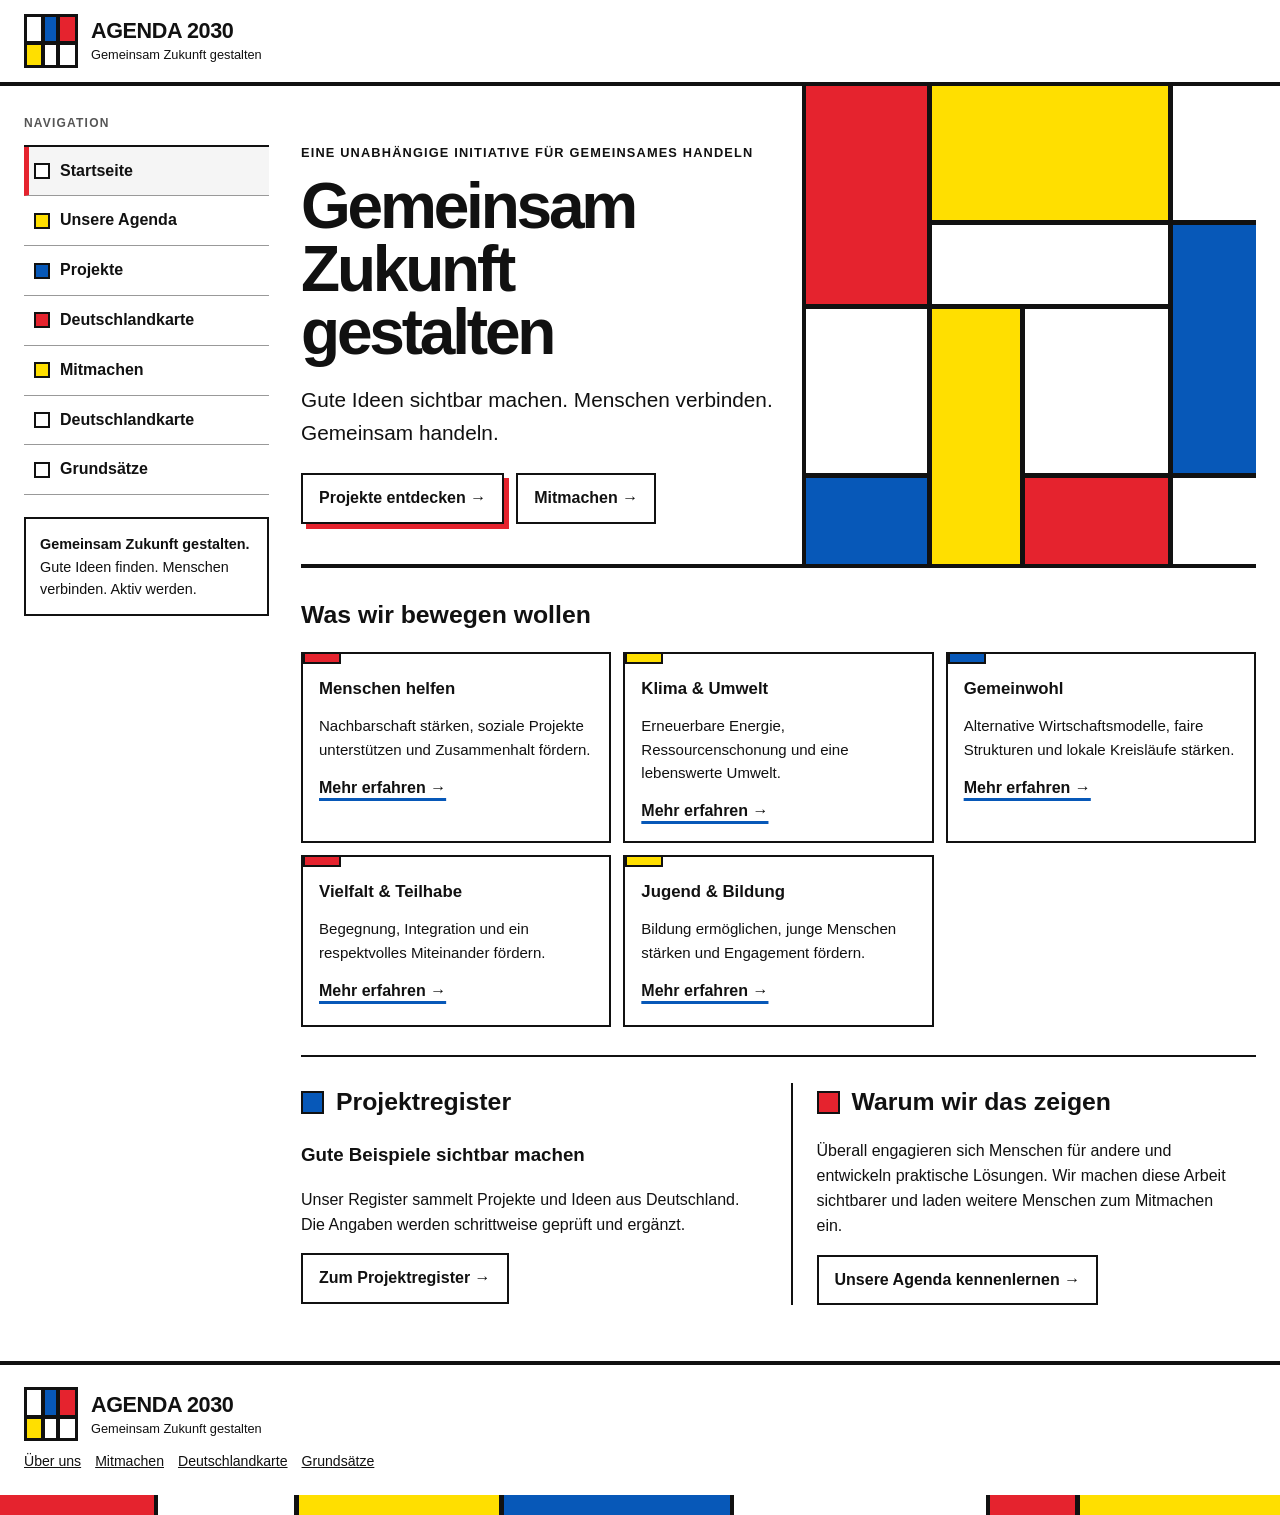
==== index.html @ 6a65381e "Add interactive Germany project map v0.6" ====
<!doctype html><html lang="de"><head><meta charset="utf-8"><meta name="viewport" content="width=device-width, initial-scale=1"><meta name="description" content="Agenda 2030 – Gemeinsam Zukunft gestalten."><title>Startseite | Agenda 2030</title><link rel="stylesheet" href="style.css"></head><body>
<header class="site-header"><div class="header-inner"><a class="brand" href="index.html"><span class="logo" aria-hidden="true"><span></span><span></span><span></span><span></span><span></span><span></span></span><span class="brand-name">AGENDA 2030<small>Gemeinsam Zukunft gestalten</small></span></a><button class="menu-toggle" type="button" aria-expanded="false" aria-controls="side-menu" onclick="const m=document.getElementById('side-menu');const o=this.getAttribute('aria-expanded')==='true';this.setAttribute('aria-expanded',String(!o));m.classList.toggle('open',!o);this.textContent=o?'☰ Menü':'✕ Schließen';">☰ Menü</button></div></header>
<div class="layout"><main><section class="hero"><div class="hero-copy"><p class="eyebrow">Eine unabhängige Initiative für gemeinsames Handeln</p><h1>Gemeinsam<br>Zukunft gestalten</h1><p class="lead">Gute Ideen sichtbar machen. Menschen verbinden. Gemeinsam handeln.</p><div class="actions"><a class="button primary" href="projekte.html">Projekte entdecken →</a><a class="button" href="mitmachen.html">Mitmachen →</a></div></div><div class="mondrian" aria-label="Asymmetrische rechteckige Farbkomposition im Mondrian-Stil"><div class="red"></div><div class="yellow"></div><div></div><div class="whitewide"></div><div class="blue"></div><div class="yellow2"></div><div></div><div class="blue2"></div><div class="red2"></div><div></div><div></div></div></section>
<section class="section"><h2 class="section-title">Was wir bewegen wollen</h2><div class="cards"><article class="card"><h3>Menschen helfen</h3><p>Nachbarschaft stärken, soziale Projekte unterstützen und Zusammenhalt fördern.</p><a class="textlink" href="projekte.html#menschen">Mehr erfahren →</a></article><article class="card"><h3>Klima &amp; Umwelt</h3><p>Erneuerbare Energie, Ressourcenschonung und eine lebenswerte Umwelt.</p><a class="textlink" href="projekte.html#klima">Mehr erfahren →</a></article><article class="card"><h3>Gemeinwohl</h3><p>Alternative Wirtschaftsmodelle, faire Strukturen und lokale Kreisläufe stärken.</p><a class="textlink" href="projekte.html#gemeinwohl">Mehr erfahren →</a></article><article class="card"><h3>Vielfalt &amp; Teilhabe</h3><p>Begegnung, Integration und ein respektvolles Miteinander fördern.</p><a class="textlink" href="projekte.html#vielfalt">Mehr erfahren →</a></article><article class="card"><h3>Jugend &amp; Bildung</h3><p>Bildung ermöglichen, junge Menschen stärken und Engagement fördern.</p><a class="textlink" href="projekte.html#bildung">Mehr erfahren →</a></article></div></section>
<section class="feature"><div><h2 class="section-title"><span class="swatch blue"></span>Projektregister</h2><h3>Gute Beispiele sichtbar machen</h3><p>Unser Register sammelt Projekte und Ideen aus Deutschland. Die Angaben werden schrittweise geprüft und ergänzt.</p><a class="button" href="PROJEKTREGISTER.md">Zum Projektregister →</a></div><div><h2 class="section-title"><span class="swatch red"></span>Warum wir das zeigen</h2><p>Überall engagieren sich Menschen für andere und entwickeln praktische Lösungen. Wir machen diese Arbeit sichtbarer und laden weitere Menschen zum Mitmachen ein.</p><a class="button" href="agenda.html">Unsere Agenda kennenlernen →</a></div></section></main><aside class="side-nav"><p class="nav-label">Navigation</p><nav id="side-menu" aria-label="Hauptnavigation"><a href="index.html" aria-current="page">Startseite</a>
<a href="agenda.html">Unsere Agenda</a>
<a href="projekte.html">Projekte</a>
<a href="karte.html">Deutschlandkarte</a>
<a href="mitmachen.html">Mitmachen</a><a href="karte.html">Deutschlandkarte</a>
<a href="grundsaetze.html">Grundsätze</a></nav><div class="side-note"><strong>Gemeinsam Zukunft gestalten.</strong><br>Gute Ideen finden. Menschen verbinden. Aktiv werden.</div></aside></div>
<footer class="site-footer"><div class="footer-inner"><div><a class="brand" href="index.html"><span class="logo" aria-hidden="true"><span></span><span></span><span></span><span></span><span></span><span></span></span><span class="brand-name">AGENDA 2030<small>Gemeinsam Zukunft gestalten</small></span></a><div class="footer-links"><a href="agenda.html">Über uns</a><a href="mitmachen.html">Mitmachen</a><a href="karte.html">Deutschlandkarte</a><a href="grundsaetze.html">Grundsätze</a></div></div></div><div class="bottom-grid"></div></footer></body></html>
---- style.css ----
:root{--red:#e5232e;--yellow:#ffdf00;--blue:#0758b8;--ink:#111;--paper:#fff;--rule:4px solid var(--ink);--max:1280px}
*{box-sizing:border-box}
html{scroll-behavior:smooth;scroll-padding-top:24px}
body{margin:0;background:#fff;color:var(--ink);font-family:Arial,Helvetica,sans-serif;line-height:1.55}
a{color:inherit}
.site-header{border-bottom:var(--rule);background:#fff}
.header-inner{max-width:var(--max);margin:auto;padding:14px 24px;display:flex;align-items:center;justify-content:space-between;gap:20px}
.brand{display:flex;align-items:center;gap:13px;text-decoration:none;min-width:0;font-weight:900;line-height:1.05;letter-spacing:-.025em}
.brand-name{font-size:1.35rem;white-space:nowrap}.brand small{display:block;font-size:.8rem;font-weight:400;letter-spacing:0;margin-top:5px}
.logo{width:54px;height:54px;border:3px solid var(--ink);display:grid;grid-template-columns:1.1fr .8fr 1.2fr;grid-template-rows:1fr .8fr;gap:4px;background:var(--ink);flex-shrink:0}
.logo span{background:#fff}.logo span:nth-child(2){background:var(--blue)}.logo span:nth-child(3){background:var(--red)}.logo span:nth-child(4){background:var(--yellow)}
.menu-toggle{display:none;border:2px solid var(--ink);background:#fff;padding:9px 12px;font:inherit;font-weight:800;cursor:pointer}
.layout{max-width:var(--max);margin:auto;padding:0 24px;display:grid;grid-template-columns:245px minmax(0,1fr);grid-template-areas:"nav main";gap:32px}
main{min-width:0;grid-area:main}.side-nav{grid-area:nav}
.hero{display:grid;grid-template-columns:minmax(0,1.05fr) minmax(260px,.95fr);min-height:370px;border-bottom:var(--rule)}
.hero-copy{padding:44px 28px 40px 0;align-self:center}
.eyebrow{font-size:.8rem;font-weight:800;text-transform:uppercase;letter-spacing:.09em}
h1{font-size:clamp(2.6rem,5vw,4.7rem);line-height:.98;letter-spacing:-.05em;margin:12px 0 20px;font-weight:900}
.lead{font-size:clamp(1.08rem,1.8vw,1.3rem);max-width:600px}
.actions{display:flex;gap:12px;flex-wrap:wrap;margin-top:24px}
.button{display:inline-block;padding:11px 16px;border:2px solid var(--ink);font-weight:800;text-decoration:none;background:#fff}
.button:hover,.button:focus-visible{background:var(--yellow)}.button.primary{box-shadow:5px 5px 0 var(--red)}
/* Uneven grid: more black lines and more white space, inspired by Mondrian's asymmetric compositions */
.mondrian{border-left:var(--rule);display:grid;grid-template-columns:1.1fr .8fr 1.3fr .75fr;grid-template-rows:1.1fr .65fr 1.35fr .7fr;gap:5px;background:var(--ink);min-height:370px}
.mondrian div{background:#fff;min-width:0;min-height:0}
.mondrian .red{background:var(--red);grid-column:1;grid-row:1/3}
.mondrian .yellow{background:var(--yellow);grid-column:2/4;grid-row:1}
.mondrian .blue{background:var(--blue);grid-column:4;grid-row:2/4}
.mondrian .yellow2{background:var(--yellow);grid-column:2;grid-row:3/5}
.mondrian .red2{background:var(--red);grid-column:3;grid-row:4}
.mondrian .blue2{background:var(--blue);grid-column:1;grid-row:4}
.mondrian .whitewide{grid-column:2/4;grid-row:2}
.side-nav{padding:28px 0 24px;align-self:start;position:sticky;top:12px}
.nav-label{font-size:.75rem;text-transform:uppercase;letter-spacing:.1em;font-weight:900;margin:0 0 12px;color:#555}
.side-nav nav{border-top:2px solid var(--ink)}
.side-nav nav a{display:flex;align-items:center;gap:10px;padding:12px 10px;text-decoration:none;border-bottom:1px solid #999;font-weight:700}
.side-nav nav a::before{content:"";width:12px;height:12px;border:2px solid var(--ink);background:#fff;flex-shrink:0}
.side-nav nav a:nth-child(2)::before{background:var(--yellow)}.side-nav nav a:nth-child(3)::before{background:var(--blue)}.side-nav nav a:nth-child(4)::before{background:var(--red)}.side-nav nav a:nth-child(5)::before{background:var(--yellow)}
.side-nav nav a:hover,.side-nav nav a[aria-current=page]{background:#f5f5f5;border-left:5px solid var(--red);padding-left:5px}
.side-note{margin-top:22px;padding:14px;border:2px solid var(--ink);font-size:.9rem}
.section{padding:28px 0;border-bottom:2px solid var(--ink)}
.section-title{display:flex;align-items:center;gap:12px;font-size:1.55rem;margin:0 0 18px}
.swatch{width:23px;height:23px;border:2px solid var(--ink);display:inline-block;flex-shrink:0}.swatch.red{background:var(--red)}.swatch.yellow{background:var(--yellow)}.swatch.blue{background:var(--blue)}
.cards{display:grid;grid-template-columns:repeat(3,minmax(0,1fr));gap:12px}
.card{border:2px solid var(--ink);padding:17px 16px;min-height:172px;background:#fff}
.card::before{content:"";display:block;width:34px;height:8px;background:var(--red);margin:-17px 0 15px -16px;border:2px solid var(--ink);border-top:0}
.card:nth-child(2)::before,.card:nth-child(5)::before{background:var(--yellow)}.card:nth-child(3)::before{background:var(--blue)}
.card h3{font-size:1.05rem;line-height:1.2;margin:0 0 9px}.card p{font-size:.94rem}
.textlink{font-weight:800;text-decoration-thickness:3px;text-decoration-color:var(--blue);text-underline-offset:5px}
.feature{display:grid;grid-template-columns:1fr 1fr;gap:24px;padding:26px 0}
.feature>div{padding-right:14px}.feature>div+div{border-left:2px solid var(--ink);padding-left:24px}
.pagehead{padding:42px 0 26px;border-bottom:var(--rule);margin-bottom:26px}
.pagehead h1{font-size:clamp(2.3rem,4vw,3.8rem);margin:10px 0 14px}
.content{max-width:850px;padding-bottom:45px}.content h2{margin-top:30px;padding-top:12px;border-top:2px solid var(--ink)}
.notice{padding:17px;border-left:8px solid var(--red);background:#f5f5f5}
.site-footer{border-top:var(--rule);margin-top:30px}
.footer-inner{max-width:var(--max);margin:auto;padding:22px 24px;display:block}
.footer-principle{display:none}
.footer-links{display:flex;gap:14px;flex-wrap:wrap;margin-top:10px;font-size:.88rem}
.bottom-grid{height:20px;background:linear-gradient(90deg,var(--red) 0 12%,var(--ink) 12% 12.35%,#fff 12.35% 23%,var(--ink) 23% 23.35%,var(--yellow) 23.35% 39%,var(--ink) 39% 39.35%,var(--blue) 39.35% 57%,var(--ink) 57% 57.35%,#fff 57.35% 77%,var(--ink) 77% 77.35%,var(--red) 77.35% 84%,var(--ink) 84% 84.35%,var(--yellow) 84.35%)}
.small{font-size:.9rem;color:#444}
@media(max-width:1000px){.layout{grid-template-columns:210px minmax(0,1fr);grid-template-areas:"nav main";gap:22px}.hero{grid-template-columns:minmax(0,1fr) minmax(220px,.8fr)}.cards{grid-template-columns:repeat(2,minmax(0,1fr))}}
@media(max-width:720px){
 .header-inner{padding:12px 16px;flex-wrap:wrap}.brand-name{font-size:1.15rem}.logo{width:46px;height:46px}
 .menu-toggle{display:block;margin-left:auto}
 .layout{display:flex;flex-direction:column;padding:0 16px;gap:0}
 .side-nav{position:static;order:-1;width:100%;padding:10px 0 0}
 .side-nav .nav-label,.side-note{display:none}
 .side-nav nav{display:none;border:2px solid var(--ink);margin-bottom:10px}
 .side-nav nav.open{display:grid;grid-template-columns:1fr 1fr}
 .side-nav nav a{padding:10px;font-size:.94rem}
 .side-nav nav a:hover,.side-nav nav a[aria-current=page]{padding-left:5px}
 .hero{grid-template-columns:1fr;min-height:0}.hero-copy{padding:32px 0}
 .mondrian{border-left:0;border-top:var(--rule);min-height:250px}
 .feature{grid-template-columns:1fr;gap:20px}.feature>div+div{border-left:0;border-top:2px solid var(--ink);padding:20px 0 0}
 .footer-inner{grid-template-columns:1fr;padding:20px 16px;gap:16px}
 .footer-principle{text-align:left;border-left:0;border-top:2px solid var(--ink);padding:16px 0 0}
}
@media(max-width:440px){.cards{grid-template-columns:1fr}.hero-copy{padding:28px 0}.actions .button{width:100%;text-align:center}h1{font-size:2.8rem}.side-nav nav.open{grid-template-columns:1fr}}
@media(prefers-reduced-motion:reduce){html{scroll-behavior:auto}}


/* Interaktive Deutschlandkarte – Leaflet */
.map-intro{max-width:850px;margin-bottom:22px}
.map-shell{border:3px solid var(--ink);background:#fff;padding:8px}
#project-map{width:100%;height:min(68vh,680px);min-height:420px;background:#e9edf0;border:1px solid #777}
.map-controls{display:flex;align-items:center;gap:12px;flex-wrap:wrap;margin:18px 0}
.map-controls label{font-weight:800}
.map-controls select,.map-controls input{font:inherit;border:2px solid var(--ink);padding:9px 10px;background:#fff;max-width:100%}
.map-status{padding:14px 16px;border-left:7px solid var(--blue);background:#f4f6f8;margin:16px 0}
.map-legend{display:flex;gap:16px;flex-wrap:wrap;font-size:.9rem;margin:12px 0}
.map-legend span{display:inline-flex;align-items:center;gap:7px}
.map-dot{display:inline-block;width:13px;height:13px;background:var(--red);border:2px solid var(--ink);border-radius:50%}
.map-popup h3{margin:0 0 6px;font-size:1.05rem}.map-popup p{margin:5px 0}
@media(max-width:760px){#project-map{height:62vh;min-height:360px}.map-shell{padding:4px}.map-controls{align-items:stretch;flex-direction:column}.map-controls select,.map-controls input{width:100%}}
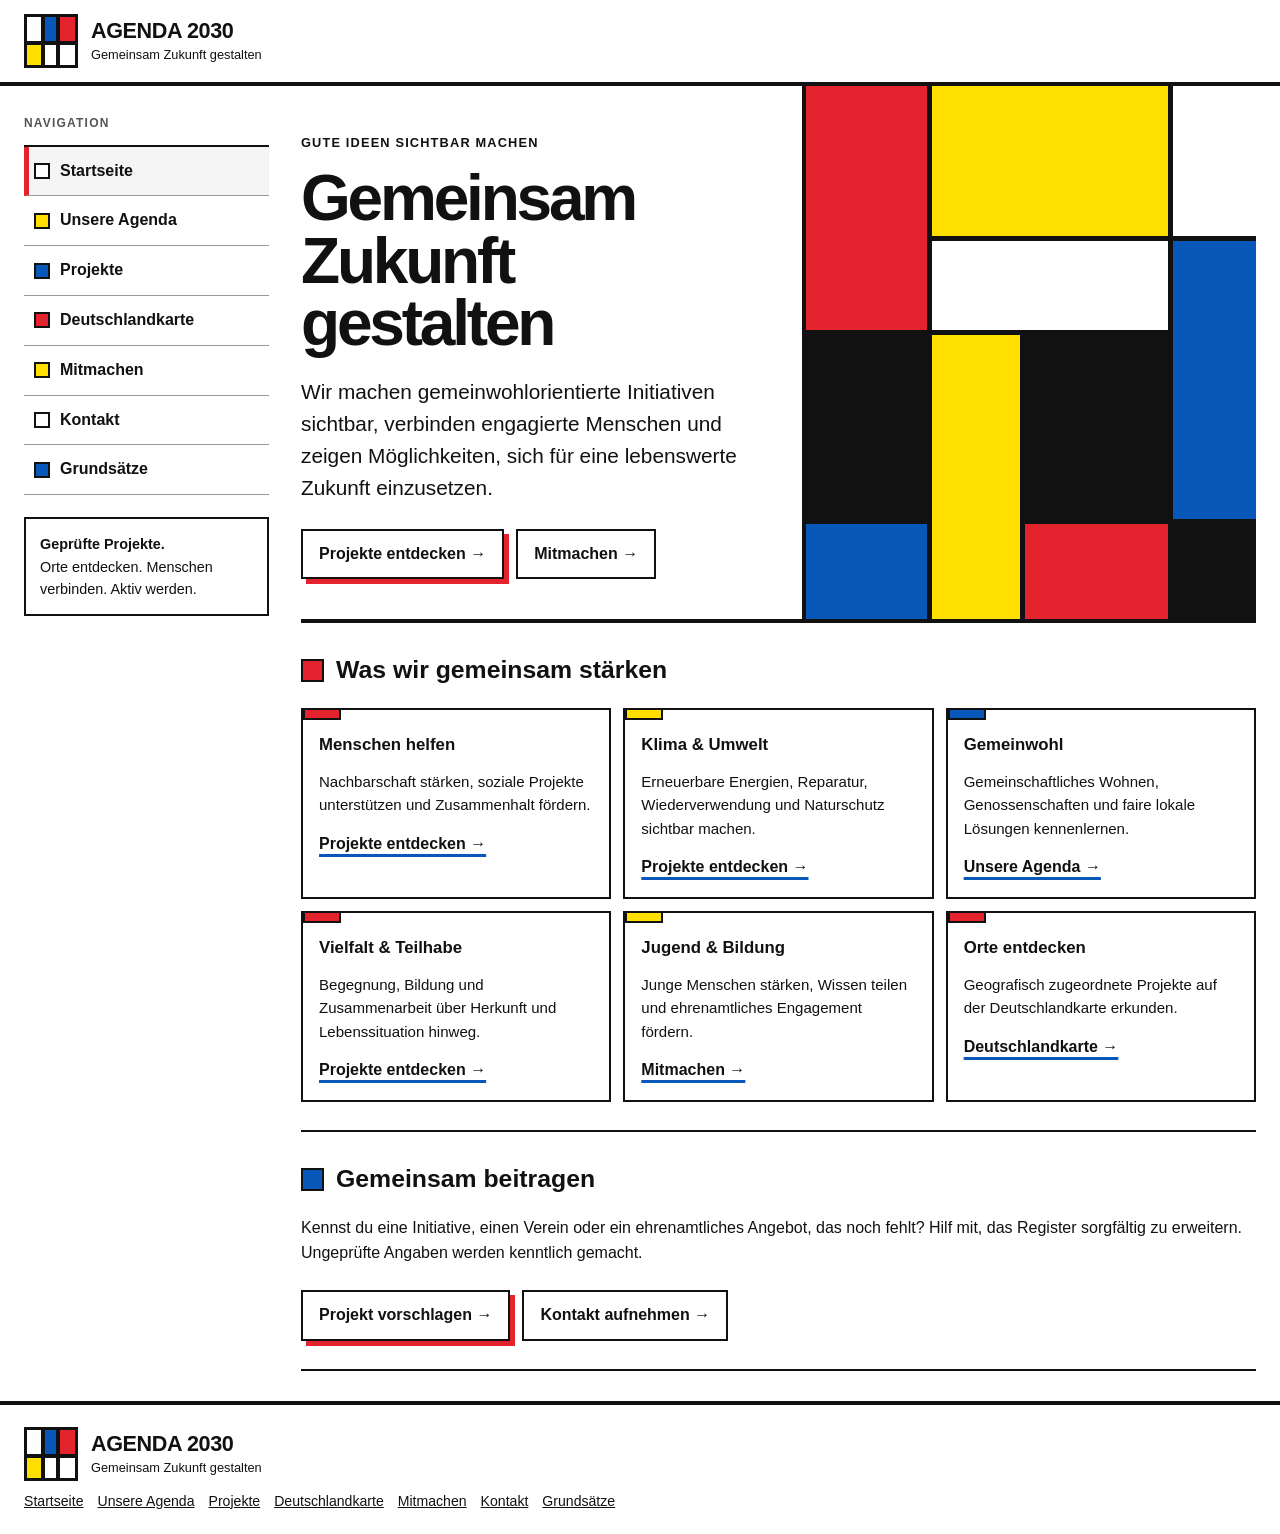
==== commit f653aa4f: "Agenda_2030_Gesamte_Website_v1.4 korrigiert" ====
--- a/index.html
+++ b/index.html
@@ -1,11 +1,8 @@
-<!doctype html><html lang="de"><head><meta charset="utf-8"><meta name="viewport" content="width=device-width, initial-scale=1"><meta name="description" content="Agenda 2030 – Gemeinsam Zukunft gestalten."><title>Startseite | Agenda 2030</title><link rel="stylesheet" href="style.css"></head><body>
+<!doctype html>
+<html lang="de"><head><meta charset="utf-8"><meta name="viewport" content="width=device-width, initial-scale=1"><meta name="description" content="Agenda 2030: gute Projekte entdecken, ehrenamtliches Engagement sichtbar machen und Menschen verbinden."><title>Agenda 2030 – Gemeinsam Zukunft gestalten</title><link rel="stylesheet" href="style.css"></head><body>
 <header class="site-header"><div class="header-inner"><a class="brand" href="index.html"><span class="logo" aria-hidden="true"><span></span><span></span><span></span><span></span><span></span><span></span></span><span class="brand-name">AGENDA 2030<small>Gemeinsam Zukunft gestalten</small></span></a><button class="menu-toggle" type="button" aria-expanded="false" aria-controls="side-menu" onclick="const m=document.getElementById('side-menu');const o=this.getAttribute('aria-expanded')==='true';this.setAttribute('aria-expanded',String(!o));m.classList.toggle('open',!o);this.textContent=o?'☰ Menü':'✕ Schließen';">☰ Menü</button></div></header>
-<div class="layout"><main><section class="hero"><div class="hero-copy"><p class="eyebrow">Eine unabhängige Initiative für gemeinsames Handeln</p><h1>Gemeinsam<br>Zukunft gestalten</h1><p class="lead">Gute Ideen sichtbar machen. Menschen verbinden. Gemeinsam handeln.</p><div class="actions"><a class="button primary" href="projekte.html">Projekte entdecken →</a><a class="button" href="mitmachen.html">Mitmachen →</a></div></div><div class="mondrian" aria-label="Asymmetrische rechteckige Farbkomposition im Mondrian-Stil"><div class="red"></div><div class="yellow"></div><div></div><div class="whitewide"></div><div class="blue"></div><div class="yellow2"></div><div></div><div class="blue2"></div><div class="red2"></div><div></div><div></div></div></section>
-<section class="section"><h2 class="section-title">Was wir bewegen wollen</h2><div class="cards"><article class="card"><h3>Menschen helfen</h3><p>Nachbarschaft stärken, soziale Projekte unterstützen und Zusammenhalt fördern.</p><a class="textlink" href="projekte.html#menschen">Mehr erfahren →</a></article><article class="card"><h3>Klima &amp; Umwelt</h3><p>Erneuerbare Energie, Ressourcenschonung und eine lebenswerte Umwelt.</p><a class="textlink" href="projekte.html#klima">Mehr erfahren →</a></article><article class="card"><h3>Gemeinwohl</h3><p>Alternative Wirtschaftsmodelle, faire Strukturen und lokale Kreisläufe stärken.</p><a class="textlink" href="projekte.html#gemeinwohl">Mehr erfahren →</a></article><article class="card"><h3>Vielfalt &amp; Teilhabe</h3><p>Begegnung, Integration und ein respektvolles Miteinander fördern.</p><a class="textlink" href="projekte.html#vielfalt">Mehr erfahren →</a></article><article class="card"><h3>Jugend &amp; Bildung</h3><p>Bildung ermöglichen, junge Menschen stärken und Engagement fördern.</p><a class="textlink" href="projekte.html#bildung">Mehr erfahren →</a></article></div></section>
-<section class="feature"><div><h2 class="section-title"><span class="swatch blue"></span>Projektregister</h2><h3>Gute Beispiele sichtbar machen</h3><p>Unser Register sammelt Projekte und Ideen aus Deutschland. Die Angaben werden schrittweise geprüft und ergänzt.</p><a class="button" href="PROJEKTREGISTER.md">Zum Projektregister →</a></div><div><h2 class="section-title"><span class="swatch red"></span>Warum wir das zeigen</h2><p>Überall engagieren sich Menschen für andere und entwickeln praktische Lösungen. Wir machen diese Arbeit sichtbarer und laden weitere Menschen zum Mitmachen ein.</p><a class="button" href="agenda.html">Unsere Agenda kennenlernen →</a></div></section></main><aside class="side-nav"><p class="nav-label">Navigation</p><nav id="side-menu" aria-label="Hauptnavigation"><a href="index.html" aria-current="page">Startseite</a>
-<a href="agenda.html">Unsere Agenda</a>
-<a href="projekte.html">Projekte</a>
-<a href="karte.html">Deutschlandkarte</a>
-<a href="mitmachen.html">Mitmachen</a><a href="karte.html">Deutschlandkarte</a>
-<a href="grundsaetze.html">Grundsätze</a></nav><div class="side-note"><strong>Gemeinsam Zukunft gestalten.</strong><br>Gute Ideen finden. Menschen verbinden. Aktiv werden.</div></aside></div>
-<footer class="site-footer"><div class="footer-inner"><div><a class="brand" href="index.html"><span class="logo" aria-hidden="true"><span></span><span></span><span></span><span></span><span></span><span></span></span><span class="brand-name">AGENDA 2030<small>Gemeinsam Zukunft gestalten</small></span></a><div class="footer-links"><a href="agenda.html">Über uns</a><a href="mitmachen.html">Mitmachen</a><a href="karte.html">Deutschlandkarte</a><a href="grundsaetze.html">Grundsätze</a></div></div></div><div class="bottom-grid"></div></footer></body></html>+<div class="layout"><aside class="side-nav"><p class="nav-label">Navigation</p><nav id="side-menu" aria-label="Hauptnavigation"><a href="index.html" aria-current="page">Startseite</a><a href="agenda.html">Unsere Agenda</a><a href="projekte.html">Projekte</a><a href="karte.html">Deutschlandkarte</a><a href="mitmachen.html">Mitmachen</a><a href="kontakt.html">Kontakt</a><a href="grundsaetze.html">Grundsätze</a></nav><div class="side-note"><strong>Geprüfte Projekte.</strong><br>Orte entdecken. Menschen verbinden. Aktiv werden.</div></aside><main>
+<section class="hero"><div class="hero-copy"><span class="eyebrow">Gute Ideen sichtbar machen</span><h1>Gemeinsam<br>Zukunft gestalten</h1><p class="lead">Wir machen gemeinwohlorientierte Initiativen sichtbar, verbinden engagierte Menschen und zeigen Möglichkeiten, sich für eine lebenswerte Zukunft einzusetzen.</p><div class="actions"><a class="button primary" href="projekte.html">Projekte entdecken →</a><a class="button" href="mitmachen.html">Mitmachen →</a></div></div><div class="mondrian" aria-hidden="true"><div class="red"></div><div class="yellow"></div><div class="blue"></div><div></div><div class="whitewide"></div><div class="yellow2"></div><div class="red2"></div><div class="blue2"></div></div></section>
+<section class="section"><h2 class="section-title"><span class="swatch red"></span>Was wir gemeinsam stärken</h2><div class="cards"><article class="card"><h3>Menschen helfen</h3><p>Nachbarschaft stärken, soziale Projekte unterstützen und Zusammenhalt fördern.</p><a class="textlink" href="projekte.html">Projekte entdecken →</a></article><article class="card"><h3>Klima & Umwelt</h3><p>Erneuerbare Energien, Reparatur, Wiederverwendung und Naturschutz sichtbar machen.</p><a class="textlink" href="projekte.html">Projekte entdecken →</a></article><article class="card"><h3>Gemeinwohl</h3><p>Gemeinschaftliches Wohnen, Genossenschaften und faire lokale Lösungen kennenlernen.</p><a class="textlink" href="agenda.html">Unsere Agenda →</a></article><article class="card"><h3>Vielfalt & Teilhabe</h3><p>Begegnung, Bildung und Zusammenarbeit über Herkunft und Lebenssituation hinweg.</p><a class="textlink" href="projekte.html">Projekte entdecken →</a></article><article class="card"><h3>Jugend & Bildung</h3><p>Junge Menschen stärken, Wissen teilen und ehrenamtliches Engagement fördern.</p><a class="textlink" href="mitmachen.html">Mitmachen →</a></article><article class="card"><h3>Orte entdecken</h3><p>Geografisch zugeordnete Projekte auf der Deutschlandkarte erkunden.</p><a class="textlink" href="karte.html">Deutschlandkarte →</a></article></div></section>
+<section class="section"><h2 class="section-title"><span class="swatch blue"></span>Gemeinsam beitragen</h2><p>Kennst du eine Initiative, einen Verein oder ein ehrenamtliches Angebot, das noch fehlt? Hilf mit, das Register sorgfältig zu erweitern. Ungeprüfte Angaben werden kenntlich gemacht.</p><div class="actions"><a class="button primary" href="mitmachen.html">Projekt vorschlagen →</a><a class="button" href="kontakt.html">Kontakt aufnehmen →</a></div></section>
+</main></div><footer class="site-footer"><div class="footer-inner"><a class="brand" href="index.html"><span class="logo" aria-hidden="true"><span></span><span></span><span></span><span></span><span></span><span></span></span><span class="brand-name">AGENDA 2030<small>Gemeinsam Zukunft gestalten</small></span></a><div class="footer-links"><a href="index.html">Startseite</a><a href="agenda.html">Unsere Agenda</a><a href="projekte.html">Projekte</a><a href="karte.html">Deutschlandkarte</a><a href="mitmachen.html">Mitmachen</a><a href="kontakt.html">Kontakt</a><a href="grundsaetze.html">Grundsätze</a></div></div></footer></body></html>
--- a/style.css
+++ b/style.css
@@ -35,7 +35,7 @@
 .side-nav nav{border-top:2px solid var(--ink)}
 .side-nav nav a{display:flex;align-items:center;gap:10px;padding:12px 10px;text-decoration:none;border-bottom:1px solid #999;font-weight:700}
 .side-nav nav a::before{content:"";width:12px;height:12px;border:2px solid var(--ink);background:#fff;flex-shrink:0}
-.side-nav nav a:nth-child(2)::before{background:var(--yellow)}.side-nav nav a:nth-child(3)::before{background:var(--blue)}.side-nav nav a:nth-child(4)::before{background:var(--red)}.side-nav nav a:nth-child(5)::before{background:var(--yellow)}
+.side-nav nav a:nth-child(2)::before{background:var(--yellow)}.side-nav nav a:nth-child(3)::before{background:var(--blue)}.side-nav nav a:nth-child(4)::before{background:var(--red)}.side-nav nav a:nth-child(5)::before{background:var(--yellow)}.side-nav nav a:nth-child(6)::before{background:#fff}.side-nav nav a:nth-child(7)::before{background:var(--blue)}
 .side-nav nav a:hover,.side-nav nav a[aria-current=page]{background:#f5f5f5;border-left:5px solid var(--red);padding-left:5px}
 .side-note{margin-top:22px;padding:14px;border:2px solid var(--ink);font-size:.9rem}
 .section{padding:28px 0;border-bottom:2px solid var(--ink)}
@@ -93,3 +93,6 @@
 .map-dot{display:inline-block;width:13px;height:13px;background:var(--red);border:2px solid var(--ink);border-radius:50%}
 .map-popup h3{margin:0 0 6px;font-size:1.05rem}.map-popup p{margin:5px 0}
 @media(max-width:760px){#project-map{height:62vh;min-height:360px}.map-shell{padding:4px}.map-controls{align-items:stretch;flex-direction:column}.map-controls select,.map-controls input{width:100%}}
+
+/* Projektregister-Suchergebnisse der Deutschlandkarte v0.7 */
+.project-results{display:grid;grid-template-columns:repeat(2,minmax(0,1fr));gap:12px;margin:18px 0 38px}.project-result{border:2px solid var(--ink);padding:15px;min-width:0;background:#fff}.project-result h3{font-size:1.05rem;line-height:1.25;margin:8px 0}.project-result p{margin:8px 0}.result-top{display:flex;justify-content:space-between;gap:8px;flex-wrap:wrap;font-size:.78rem;font-weight:800}.result-id{background:var(--yellow);padding:2px 6px;border:1px solid var(--ink)}.result-status{padding:2px 6px;border:1px solid #777}.result-category{font-weight:800;color:#0758b8}.map-controls{display:grid;grid-template-columns:1fr 2fr;gap:8px 12px;align-items:center;margin:18px 0}.map-controls label{font-weight:800}.map-controls select,.map-controls input{min-width:0;width:100%;padding:11px;border:2px solid var(--ink);border-radius:0;background:#fff;font:inherit}.map-shell{border:3px solid var(--ink)}#project-map{height:520px;min-height:340px}.map-status{border-left:7px solid var(--blue);padding:12px 15px;background:#f4f4f4;margin:14px 0}.map-legend{margin:12px 0}.map-dot{display:inline-block;width:12px;height:12px;border-radius:50%;background:var(--red);border:2px solid var(--ink);margin-right:6px}.map-popup{max-width:260px}.map-popup h3{margin:0 0 8px}.map-popup p{margin:6px 0}@media(max-width:650px){.project-results{grid-template-columns:1fr}.map-controls{grid-template-columns:1fr;gap:6px}#project-map{height:420px}}
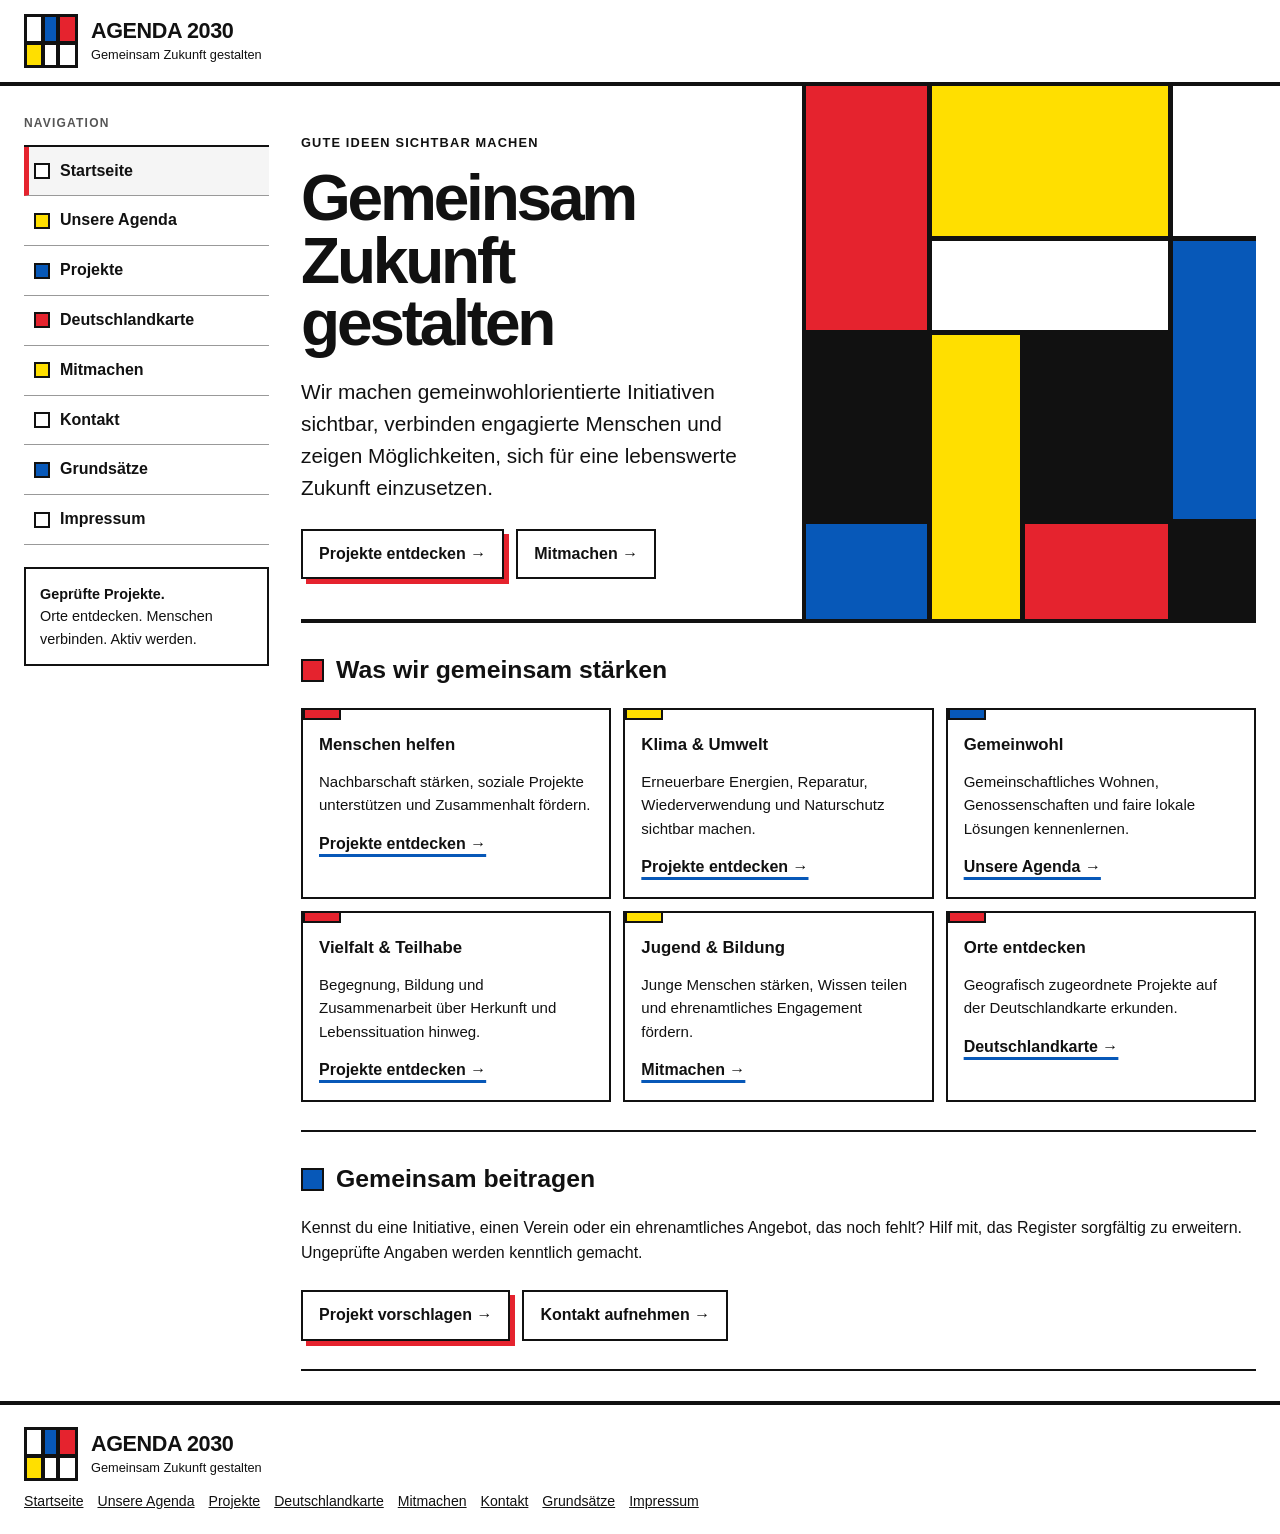
==== commit 52954545: "Agenda_2030_Gesamte_Website_v1.5" ====
--- a/index.html
+++ b/index.html
@@ -1,8 +1,8 @@
 <!doctype html>
 <html lang="de"><head><meta charset="utf-8"><meta name="viewport" content="width=device-width, initial-scale=1"><meta name="description" content="Agenda 2030: gute Projekte entdecken, ehrenamtliches Engagement sichtbar machen und Menschen verbinden."><title>Agenda 2030 – Gemeinsam Zukunft gestalten</title><link rel="stylesheet" href="style.css"></head><body>
 <header class="site-header"><div class="header-inner"><a class="brand" href="index.html"><span class="logo" aria-hidden="true"><span></span><span></span><span></span><span></span><span></span><span></span></span><span class="brand-name">AGENDA 2030<small>Gemeinsam Zukunft gestalten</small></span></a><button class="menu-toggle" type="button" aria-expanded="false" aria-controls="side-menu" onclick="const m=document.getElementById('side-menu');const o=this.getAttribute('aria-expanded')==='true';this.setAttribute('aria-expanded',String(!o));m.classList.toggle('open',!o);this.textContent=o?'☰ Menü':'✕ Schließen';">☰ Menü</button></div></header>
-<div class="layout"><aside class="side-nav"><p class="nav-label">Navigation</p><nav id="side-menu" aria-label="Hauptnavigation"><a href="index.html" aria-current="page">Startseite</a><a href="agenda.html">Unsere Agenda</a><a href="projekte.html">Projekte</a><a href="karte.html">Deutschlandkarte</a><a href="mitmachen.html">Mitmachen</a><a href="kontakt.html">Kontakt</a><a href="grundsaetze.html">Grundsätze</a></nav><div class="side-note"><strong>Geprüfte Projekte.</strong><br>Orte entdecken. Menschen verbinden. Aktiv werden.</div></aside><main>
+<div class="layout"><aside class="side-nav"><p class="nav-label">Navigation</p><nav id="side-menu" aria-label="Hauptnavigation"><a href="index.html" aria-current="page">Startseite</a><a href="agenda.html">Unsere Agenda</a><a href="projekte.html">Projekte</a><a href="karte.html">Deutschlandkarte</a><a href="mitmachen.html">Mitmachen</a><a href="kontakt.html">Kontakt</a><a href="grundsaetze.html">Grundsätze</a><a href="impressum.html">Impressum</a></nav><div class="side-note"><strong>Geprüfte Projekte.</strong><br>Orte entdecken. Menschen verbinden. Aktiv werden.</div></aside><main>
 <section class="hero"><div class="hero-copy"><span class="eyebrow">Gute Ideen sichtbar machen</span><h1>Gemeinsam<br>Zukunft gestalten</h1><p class="lead">Wir machen gemeinwohlorientierte Initiativen sichtbar, verbinden engagierte Menschen und zeigen Möglichkeiten, sich für eine lebenswerte Zukunft einzusetzen.</p><div class="actions"><a class="button primary" href="projekte.html">Projekte entdecken →</a><a class="button" href="mitmachen.html">Mitmachen →</a></div></div><div class="mondrian" aria-hidden="true"><div class="red"></div><div class="yellow"></div><div class="blue"></div><div></div><div class="whitewide"></div><div class="yellow2"></div><div class="red2"></div><div class="blue2"></div></div></section>
 <section class="section"><h2 class="section-title"><span class="swatch red"></span>Was wir gemeinsam stärken</h2><div class="cards"><article class="card"><h3>Menschen helfen</h3><p>Nachbarschaft stärken, soziale Projekte unterstützen und Zusammenhalt fördern.</p><a class="textlink" href="projekte.html">Projekte entdecken →</a></article><article class="card"><h3>Klima & Umwelt</h3><p>Erneuerbare Energien, Reparatur, Wiederverwendung und Naturschutz sichtbar machen.</p><a class="textlink" href="projekte.html">Projekte entdecken →</a></article><article class="card"><h3>Gemeinwohl</h3><p>Gemeinschaftliches Wohnen, Genossenschaften und faire lokale Lösungen kennenlernen.</p><a class="textlink" href="agenda.html">Unsere Agenda →</a></article><article class="card"><h3>Vielfalt & Teilhabe</h3><p>Begegnung, Bildung und Zusammenarbeit über Herkunft und Lebenssituation hinweg.</p><a class="textlink" href="projekte.html">Projekte entdecken →</a></article><article class="card"><h3>Jugend & Bildung</h3><p>Junge Menschen stärken, Wissen teilen und ehrenamtliches Engagement fördern.</p><a class="textlink" href="mitmachen.html">Mitmachen →</a></article><article class="card"><h3>Orte entdecken</h3><p>Geografisch zugeordnete Projekte auf der Deutschlandkarte erkunden.</p><a class="textlink" href="karte.html">Deutschlandkarte →</a></article></div></section>
 <section class="section"><h2 class="section-title"><span class="swatch blue"></span>Gemeinsam beitragen</h2><p>Kennst du eine Initiative, einen Verein oder ein ehrenamtliches Angebot, das noch fehlt? Hilf mit, das Register sorgfältig zu erweitern. Ungeprüfte Angaben werden kenntlich gemacht.</p><div class="actions"><a class="button primary" href="mitmachen.html">Projekt vorschlagen →</a><a class="button" href="kontakt.html">Kontakt aufnehmen →</a></div></section>
-</main></div><footer class="site-footer"><div class="footer-inner"><a class="brand" href="index.html"><span class="logo" aria-hidden="true"><span></span><span></span><span></span><span></span><span></span><span></span></span><span class="brand-name">AGENDA 2030<small>Gemeinsam Zukunft gestalten</small></span></a><div class="footer-links"><a href="index.html">Startseite</a><a href="agenda.html">Unsere Agenda</a><a href="projekte.html">Projekte</a><a href="karte.html">Deutschlandkarte</a><a href="mitmachen.html">Mitmachen</a><a href="kontakt.html">Kontakt</a><a href="grundsaetze.html">Grundsätze</a></div></div></footer></body></html>+</main></div><footer class="site-footer"><div class="footer-inner"><a class="brand" href="index.html"><span class="logo" aria-hidden="true"><span></span><span></span><span></span><span></span><span></span><span></span></span><span class="brand-name">AGENDA 2030<small>Gemeinsam Zukunft gestalten</small></span></a><div class="footer-links"><a href="index.html">Startseite</a><a href="agenda.html">Unsere Agenda</a><a href="projekte.html">Projekte</a><a href="karte.html">Deutschlandkarte</a><a href="mitmachen.html">Mitmachen</a><a href="kontakt.html">Kontakt</a><a href="grundsaetze.html">Grundsätze</a><a href="impressum.html">Impressum</a></div></div></footer></body></html>
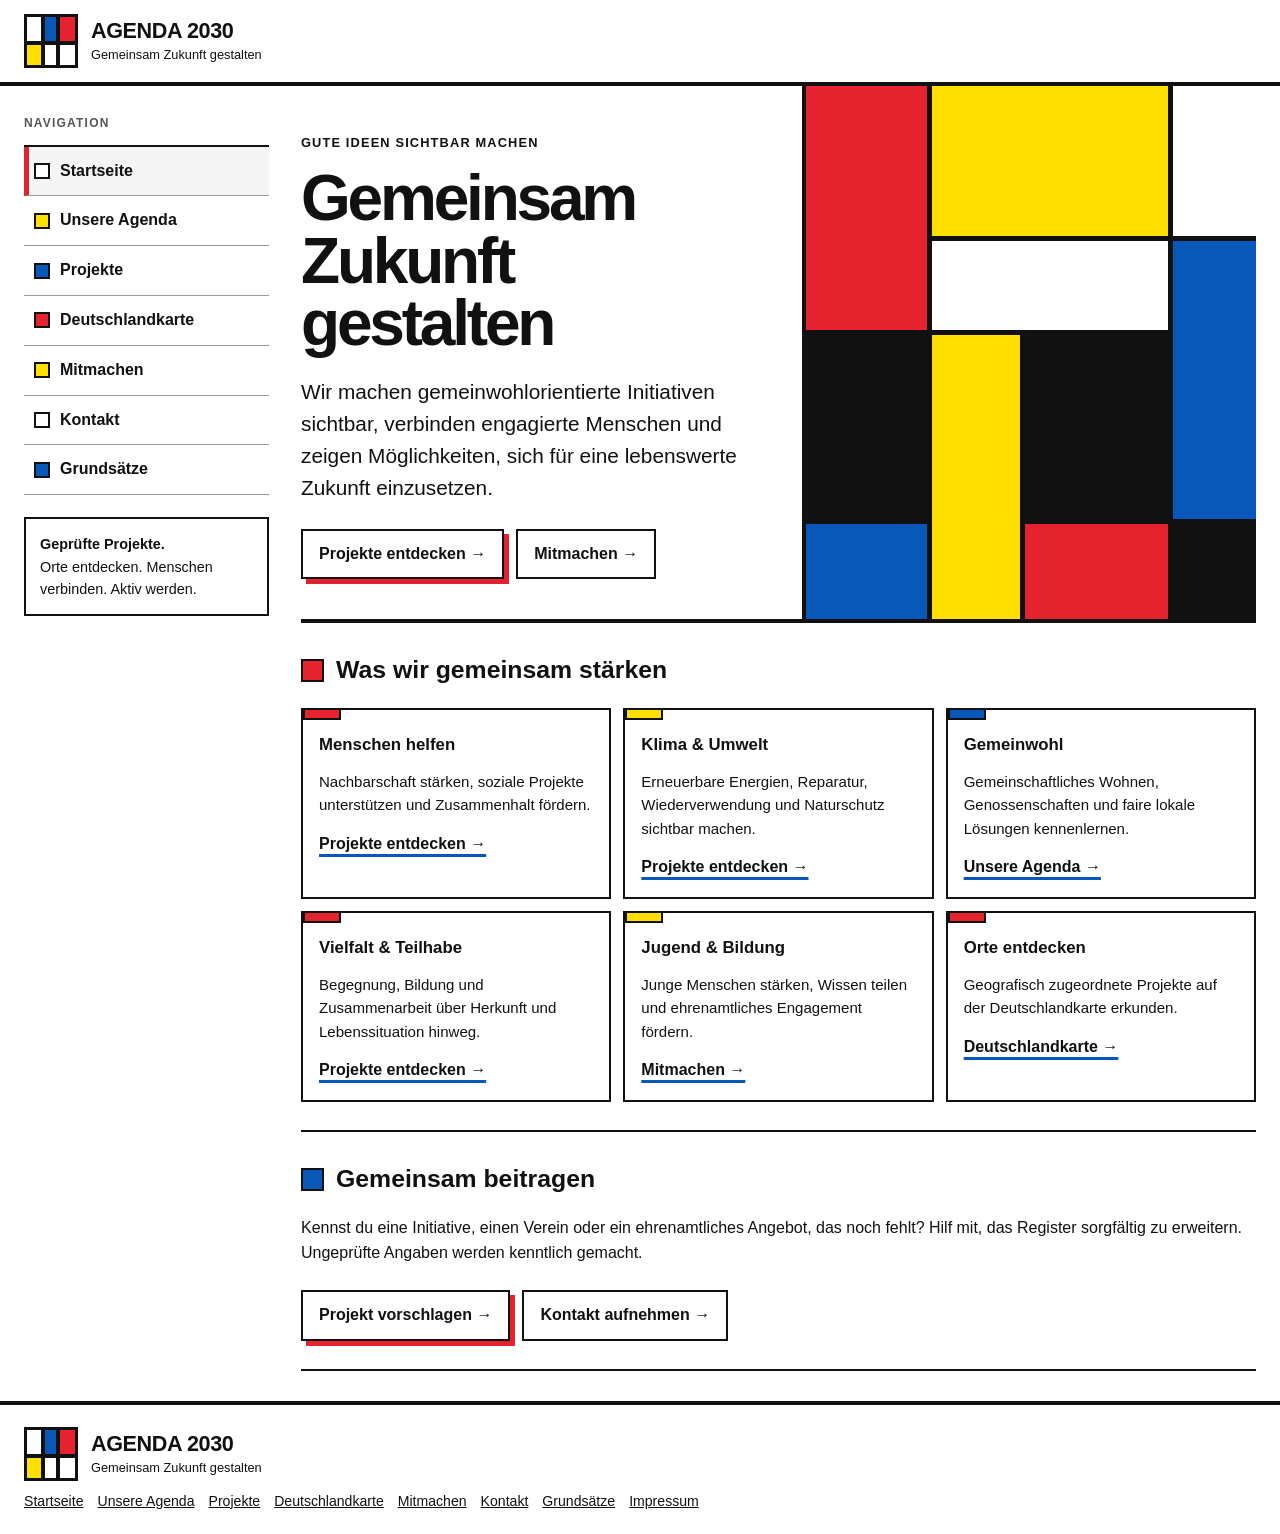
==== commit 58b2c89f: "Agenda_2030_Gesamte_Website_v1.5.1" ====
--- a/index.html
+++ b/index.html
@@ -1,7 +1,7 @@
 <!doctype html>
 <html lang="de"><head><meta charset="utf-8"><meta name="viewport" content="width=device-width, initial-scale=1"><meta name="description" content="Agenda 2030: gute Projekte entdecken, ehrenamtliches Engagement sichtbar machen und Menschen verbinden."><title>Agenda 2030 – Gemeinsam Zukunft gestalten</title><link rel="stylesheet" href="style.css"></head><body>
 <header class="site-header"><div class="header-inner"><a class="brand" href="index.html"><span class="logo" aria-hidden="true"><span></span><span></span><span></span><span></span><span></span><span></span></span><span class="brand-name">AGENDA 2030<small>Gemeinsam Zukunft gestalten</small></span></a><button class="menu-toggle" type="button" aria-expanded="false" aria-controls="side-menu" onclick="const m=document.getElementById('side-menu');const o=this.getAttribute('aria-expanded')==='true';this.setAttribute('aria-expanded',String(!o));m.classList.toggle('open',!o);this.textContent=o?'☰ Menü':'✕ Schließen';">☰ Menü</button></div></header>
-<div class="layout"><aside class="side-nav"><p class="nav-label">Navigation</p><nav id="side-menu" aria-label="Hauptnavigation"><a href="index.html" aria-current="page">Startseite</a><a href="agenda.html">Unsere Agenda</a><a href="projekte.html">Projekte</a><a href="karte.html">Deutschlandkarte</a><a href="mitmachen.html">Mitmachen</a><a href="kontakt.html">Kontakt</a><a href="grundsaetze.html">Grundsätze</a><a href="impressum.html">Impressum</a></nav><div class="side-note"><strong>Geprüfte Projekte.</strong><br>Orte entdecken. Menschen verbinden. Aktiv werden.</div></aside><main>
+<div class="layout"><aside class="side-nav"><p class="nav-label">Navigation</p><nav id="side-menu" aria-label="Hauptnavigation"><a href="index.html" aria-current="page">Startseite</a><a href="agenda.html">Unsere Agenda</a><a href="projekte.html">Projekte</a><a href="karte.html">Deutschlandkarte</a><a href="mitmachen.html">Mitmachen</a><a href="kontakt.html">Kontakt</a><a href="grundsaetze.html">Grundsätze</a></nav><div class="side-note"><strong>Geprüfte Projekte.</strong><br>Orte entdecken. Menschen verbinden. Aktiv werden.</div></aside><main>
 <section class="hero"><div class="hero-copy"><span class="eyebrow">Gute Ideen sichtbar machen</span><h1>Gemeinsam<br>Zukunft gestalten</h1><p class="lead">Wir machen gemeinwohlorientierte Initiativen sichtbar, verbinden engagierte Menschen und zeigen Möglichkeiten, sich für eine lebenswerte Zukunft einzusetzen.</p><div class="actions"><a class="button primary" href="projekte.html">Projekte entdecken →</a><a class="button" href="mitmachen.html">Mitmachen →</a></div></div><div class="mondrian" aria-hidden="true"><div class="red"></div><div class="yellow"></div><div class="blue"></div><div></div><div class="whitewide"></div><div class="yellow2"></div><div class="red2"></div><div class="blue2"></div></div></section>
 <section class="section"><h2 class="section-title"><span class="swatch red"></span>Was wir gemeinsam stärken</h2><div class="cards"><article class="card"><h3>Menschen helfen</h3><p>Nachbarschaft stärken, soziale Projekte unterstützen und Zusammenhalt fördern.</p><a class="textlink" href="projekte.html">Projekte entdecken →</a></article><article class="card"><h3>Klima & Umwelt</h3><p>Erneuerbare Energien, Reparatur, Wiederverwendung und Naturschutz sichtbar machen.</p><a class="textlink" href="projekte.html">Projekte entdecken →</a></article><article class="card"><h3>Gemeinwohl</h3><p>Gemeinschaftliches Wohnen, Genossenschaften und faire lokale Lösungen kennenlernen.</p><a class="textlink" href="agenda.html">Unsere Agenda →</a></article><article class="card"><h3>Vielfalt & Teilhabe</h3><p>Begegnung, Bildung und Zusammenarbeit über Herkunft und Lebenssituation hinweg.</p><a class="textlink" href="projekte.html">Projekte entdecken →</a></article><article class="card"><h3>Jugend & Bildung</h3><p>Junge Menschen stärken, Wissen teilen und ehrenamtliches Engagement fördern.</p><a class="textlink" href="mitmachen.html">Mitmachen →</a></article><article class="card"><h3>Orte entdecken</h3><p>Geografisch zugeordnete Projekte auf der Deutschlandkarte erkunden.</p><a class="textlink" href="karte.html">Deutschlandkarte →</a></article></div></section>
 <section class="section"><h2 class="section-title"><span class="swatch blue"></span>Gemeinsam beitragen</h2><p>Kennst du eine Initiative, einen Verein oder ein ehrenamtliches Angebot, das noch fehlt? Hilf mit, das Register sorgfältig zu erweitern. Ungeprüfte Angaben werden kenntlich gemacht.</p><div class="actions"><a class="button primary" href="mitmachen.html">Projekt vorschlagen →</a><a class="button" href="kontakt.html">Kontakt aufnehmen →</a></div></section>
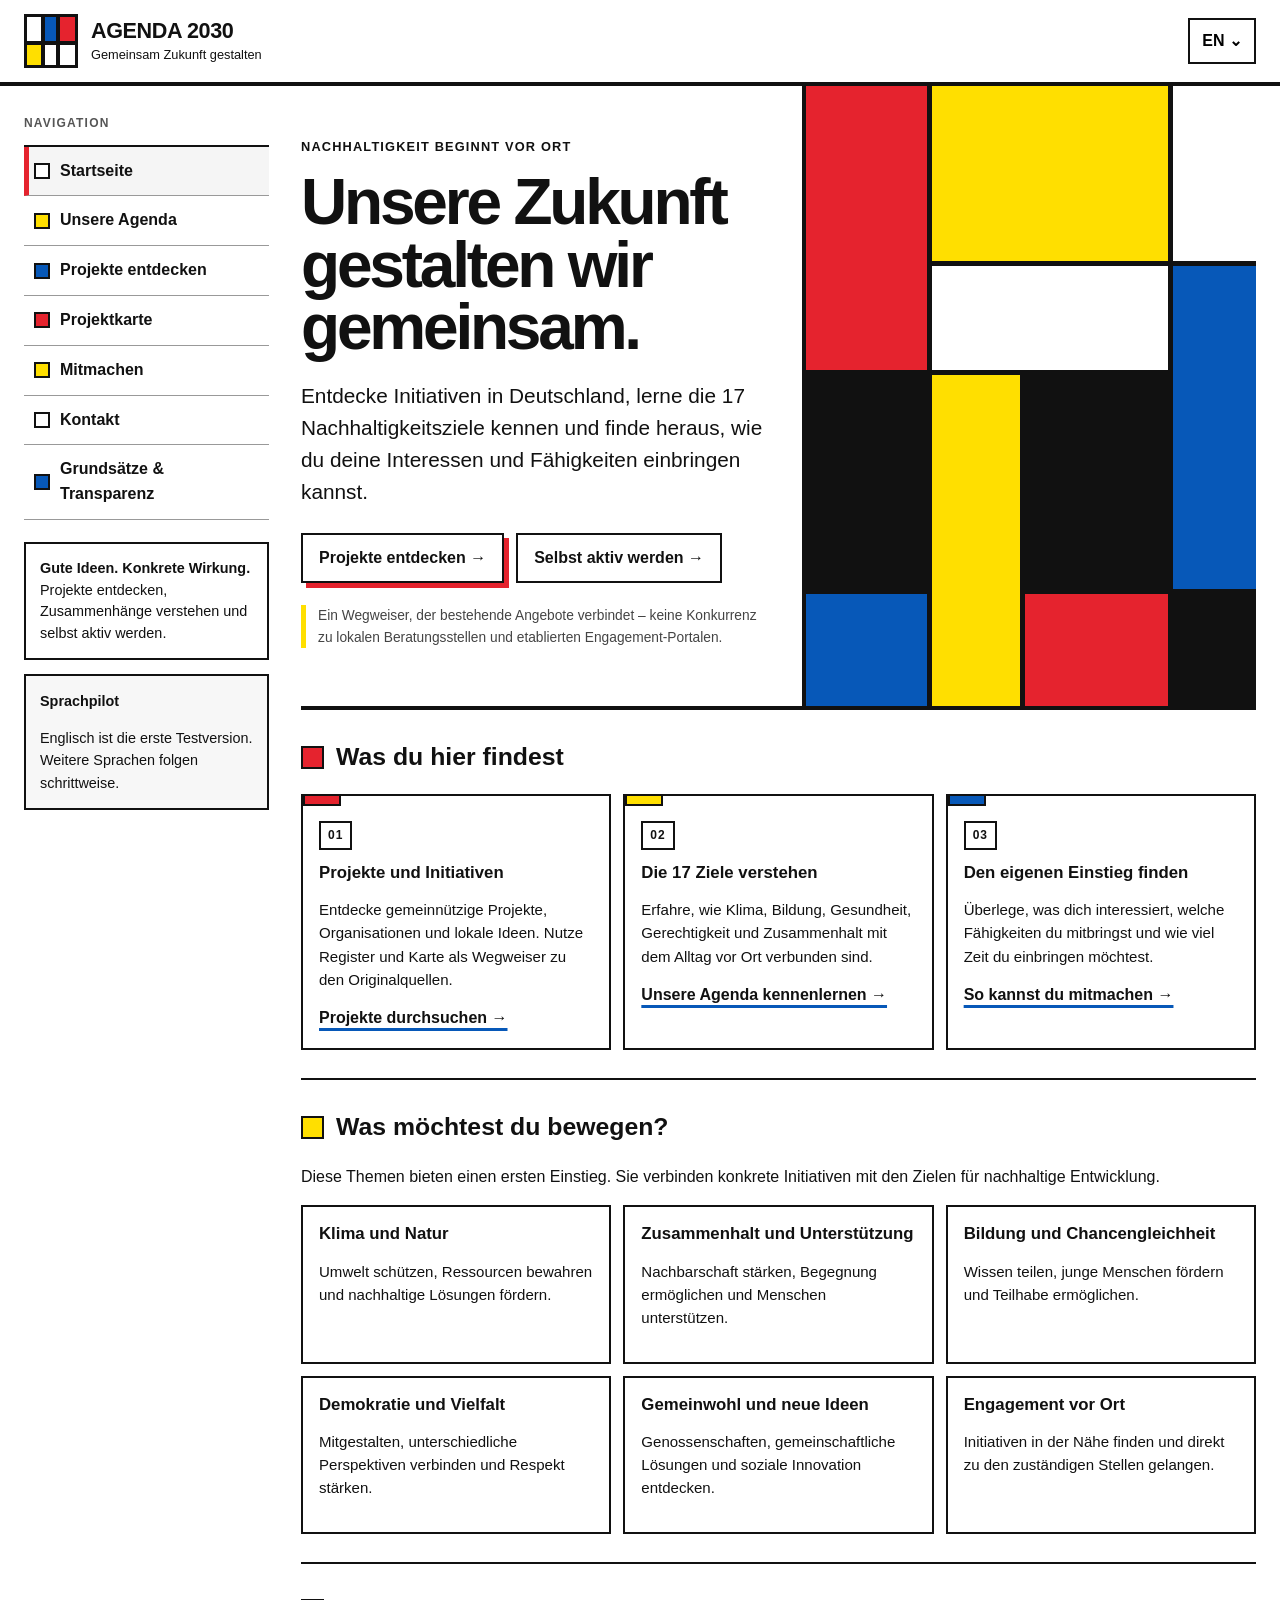
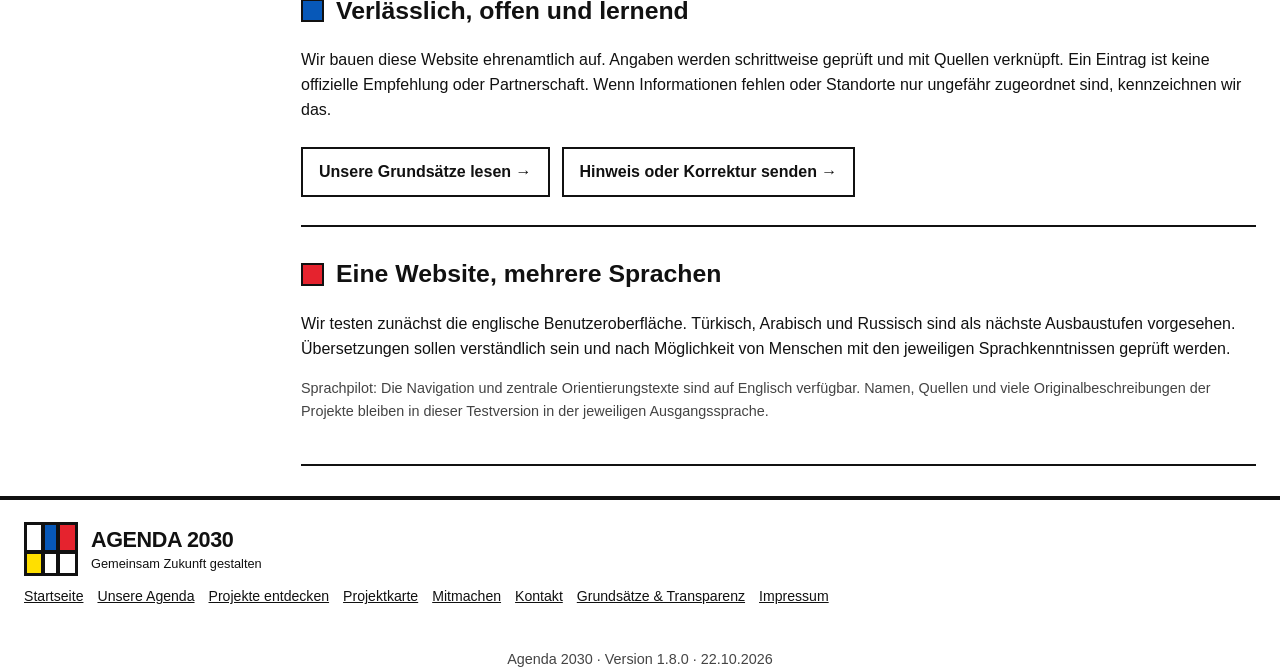
==== commit 0619258d: "Agenda_2030_Gesamte_Website_v1.8.0" ====
--- a/index.html
+++ b/index.html
@@ -1,8 +1,12 @@
 <!doctype html>
-<html lang="de"><head><meta charset="utf-8"><meta name="viewport" content="width=device-width, initial-scale=1"><meta name="description" content="Agenda 2030: gute Projekte entdecken, ehrenamtliches Engagement sichtbar machen und Menschen verbinden."><title>Agenda 2030 – Gemeinsam Zukunft gestalten</title><link rel="stylesheet" href="style.css"></head><body>
-<header class="site-header"><div class="header-inner"><a class="brand" href="index.html"><span class="logo" aria-hidden="true"><span></span><span></span><span></span><span></span><span></span><span></span></span><span class="brand-name">AGENDA 2030<small>Gemeinsam Zukunft gestalten</small></span></a><button class="menu-toggle" type="button" aria-expanded="false" aria-controls="side-menu" onclick="const m=document.getElementById('side-menu');const o=this.getAttribute('aria-expanded')==='true';this.setAttribute('aria-expanded',String(!o));m.classList.toggle('open',!o);this.textContent=o?'☰ Menü':'✕ Schließen';">☰ Menü</button></div></header>
-<div class="layout"><aside class="side-nav"><p class="nav-label">Navigation</p><nav id="side-menu" aria-label="Hauptnavigation"><a href="index.html" aria-current="page">Startseite</a><a href="agenda.html">Unsere Agenda</a><a href="projekte.html">Projekte</a><a href="karte.html">Deutschlandkarte</a><a href="mitmachen.html">Mitmachen</a><a href="kontakt.html">Kontakt</a><a href="grundsaetze.html">Grundsätze</a></nav><div class="side-note"><strong>Geprüfte Projekte.</strong><br>Orte entdecken. Menschen verbinden. Aktiv werden.</div></aside><main>
-<section class="hero"><div class="hero-copy"><span class="eyebrow">Gute Ideen sichtbar machen</span><h1>Gemeinsam<br>Zukunft gestalten</h1><p class="lead">Wir machen gemeinwohlorientierte Initiativen sichtbar, verbinden engagierte Menschen und zeigen Möglichkeiten, sich für eine lebenswerte Zukunft einzusetzen.</p><div class="actions"><a class="button primary" href="projekte.html">Projekte entdecken →</a><a class="button" href="mitmachen.html">Mitmachen →</a></div></div><div class="mondrian" aria-hidden="true"><div class="red"></div><div class="yellow"></div><div class="blue"></div><div></div><div class="whitewide"></div><div class="yellow2"></div><div class="red2"></div><div class="blue2"></div></div></section>
-<section class="section"><h2 class="section-title"><span class="swatch red"></span>Was wir gemeinsam stärken</h2><div class="cards"><article class="card"><h3>Menschen helfen</h3><p>Nachbarschaft stärken, soziale Projekte unterstützen und Zusammenhalt fördern.</p><a class="textlink" href="projekte.html">Projekte entdecken →</a></article><article class="card"><h3>Klima & Umwelt</h3><p>Erneuerbare Energien, Reparatur, Wiederverwendung und Naturschutz sichtbar machen.</p><a class="textlink" href="projekte.html">Projekte entdecken →</a></article><article class="card"><h3>Gemeinwohl</h3><p>Gemeinschaftliches Wohnen, Genossenschaften und faire lokale Lösungen kennenlernen.</p><a class="textlink" href="agenda.html">Unsere Agenda →</a></article><article class="card"><h3>Vielfalt & Teilhabe</h3><p>Begegnung, Bildung und Zusammenarbeit über Herkunft und Lebenssituation hinweg.</p><a class="textlink" href="projekte.html">Projekte entdecken →</a></article><article class="card"><h3>Jugend & Bildung</h3><p>Junge Menschen stärken, Wissen teilen und ehrenamtliches Engagement fördern.</p><a class="textlink" href="mitmachen.html">Mitmachen →</a></article><article class="card"><h3>Orte entdecken</h3><p>Geografisch zugeordnete Projekte auf der Deutschlandkarte erkunden.</p><a class="textlink" href="karte.html">Deutschlandkarte →</a></article></div></section>
-<section class="section"><h2 class="section-title"><span class="swatch blue"></span>Gemeinsam beitragen</h2><p>Kennst du eine Initiative, einen Verein oder ein ehrenamtliches Angebot, das noch fehlt? Hilf mit, das Register sorgfältig zu erweitern. Ungeprüfte Angaben werden kenntlich gemacht.</p><div class="actions"><a class="button primary" href="mitmachen.html">Projekt vorschlagen →</a><a class="button" href="kontakt.html">Kontakt aufnehmen →</a></div></section>
-</main></div><footer class="site-footer"><div class="footer-inner"><a class="brand" href="index.html"><span class="logo" aria-hidden="true"><span></span><span></span><span></span><span></span><span></span><span></span></span><span class="brand-name">AGENDA 2030<small>Gemeinsam Zukunft gestalten</small></span></a><div class="footer-links"><a href="index.html">Startseite</a><a href="agenda.html">Unsere Agenda</a><a href="projekte.html">Projekte</a><a href="karte.html">Deutschlandkarte</a><a href="mitmachen.html">Mitmachen</a><a href="kontakt.html">Kontakt</a><a href="grundsaetze.html">Grundsätze</a><a href="impressum.html">Impressum</a></div></div></footer></body></html>+<html lang="de"><head><meta charset="utf-8"><meta name="viewport" content="width=device-width, initial-scale=1"><meta name="description" content="Agenda 2030 – mehrsprachiger Wegweiser zu Nachhaltigkeitszielen, gesellschaftlicher Teilhabe und konkreten Engagementmöglichkeiten."><meta name="theme-color" content="#ffffff"><title>Agenda 2030 – Gemeinsam Zukunft gestalten</title><link rel="stylesheet" href="style.css"></head><body>
+<header class="site-header"><div class="header-inner"><a class="brand" href="index.html"><span class="logo" aria-hidden="true"><span></span><span></span><span></span><span></span><span></span><span></span></span><span class="brand-name">AGENDA 2030<small data-i18n="tagline">Gemeinsam Zukunft gestalten</small></span></a><div class="header-tools"><button class="language-toggle" id="language-toggle" type="button" aria-label="Switch language to English" aria-pressed="false">EN <span aria-hidden="true">⌄</span></button><button class="menu-toggle" type="button" aria-expanded="false" aria-controls="side-menu" onclick="const m=document.getElementById('side-menu');const o=this.getAttribute('aria-expanded')==='true';this.setAttribute('aria-expanded',String(!o));m.classList.toggle('open',!o);this.textContent=o?'☰ Menü':'✕ Schließen';">☰ Menü</button></div></div></header>
+<div class="layout"><aside class="side-nav"><p class="nav-label" data-i18n="navigation">Navigation</p><nav id="side-menu" aria-label="Hauptnavigation"><a href="index.html" aria-current="page" data-i18n="home">Startseite</a><a href="agenda.html" data-i18n="agenda">Unsere Agenda</a><a href="projekte.html" data-i18n="projects">Projekte entdecken</a><a href="karte.html" data-i18n="map">Projektkarte</a><a href="mitmachen.html" data-i18n="takepart">Mitmachen</a><a href="kontakt.html" data-i18n="contact">Kontakt</a><a href="grundsaetze.html" data-i18n="principles">Grundsätze & Transparenz</a></nav><div class="side-note"><strong data-i18n="sideTitle">Gute Ideen. Konkrete Wirkung.</strong><br><span data-i18n="sideText">Projekte entdecken, Zusammenhänge verstehen und selbst aktiv werden.</span></div><div class="language-note"><strong data-i18n="languagePilot">Sprachpilot</strong><p data-i18n="languageText">Englisch ist die erste Testversion. Weitere Sprachen folgen schrittweise.</p></div></aside>
+<main>
+<section class="hero hero-restructured"><div class="hero-copy"><span class="eyebrow" data-i18n="eyebrow">Nachhaltigkeit beginnt vor Ort</span><h1 data-i18n="heroTitle">Unsere Zukunft<br>gestalten wir gemeinsam.</h1><p class="lead" data-i18n="heroLead">Entdecke Initiativen in Deutschland, lerne die 17 Nachhaltigkeitsziele kennen und finde heraus, wie du deine Interessen und Fähigkeiten einbringen kannst.</p><div class="actions"><a class="button primary" href="projekte.html" data-i18n="ctaProjects">Projekte entdecken →</a><a class="button" href="mitmachen.html" data-i18n="ctaAction">Selbst aktiv werden →</a></div><p class="hero-note" data-i18n="heroNote">Ein Wegweiser, der bestehende Angebote verbindet – keine Konkurrenz zu lokalen Beratungsstellen und etablierten Engagement-Portalen.</p></div><div class="mondrian" aria-hidden="true"><div class="red"></div><div class="yellow"></div><div class="blue"></div><div></div><div class="whitewide"></div><div class="yellow2"></div><div class="red2"></div><div class="blue2"></div></div></section>
+<section class="section section-purpose"><h2 class="section-title"><span class="swatch red"></span><span data-i18n="purposeTitle">Was du hier findest</span></h2><div class="cards"><article class="card"><span class="card-number">01</span><h3 data-i18n="card1Title">Projekte und Initiativen</h3><p data-i18n="card1Text">Entdecke gemeinnützige Projekte, Organisationen und lokale Ideen. Nutze Register und Karte als Wegweiser zu den Originalquellen.</p><a class="textlink" href="projekte.html" data-i18n="card1Link">Projekte durchsuchen →</a></article><article class="card"><span class="card-number">02</span><h3 data-i18n="card2Title">Die 17 Ziele verstehen</h3><p data-i18n="card2Text">Erfahre, wie Klima, Bildung, Gesundheit, Gerechtigkeit und Zusammenhalt mit dem Alltag vor Ort verbunden sind.</p><a class="textlink" href="agenda.html" data-i18n="card2Link">Unsere Agenda kennenlernen →</a></article><article class="card"><span class="card-number">03</span><h3 data-i18n="card3Title">Den eigenen Einstieg finden</h3><p data-i18n="card3Text">Überlege, was dich interessiert, welche Fähigkeiten du mitbringst und wie viel Zeit du einbringen möchtest.</p><a class="textlink" href="mitmachen.html" data-i18n="card3Link">So kannst du mitmachen →</a></article></div></section>
+<section class="section"><h2 class="section-title"><span class="swatch yellow"></span><span data-i18n="themesTitle">Was möchtest du bewegen?</span></h2><p data-i18n="themesIntro">Diese Themen bieten einen ersten Einstieg. Sie verbinden konkrete Initiativen mit den Zielen für nachhaltige Entwicklung.</p><div class="cards theme-cards"><article class="card"><h3 data-i18n="theme1">Klima und Natur</h3><p data-i18n="theme1Text">Umwelt schützen, Ressourcen bewahren und nachhaltige Lösungen fördern.</p></article><article class="card"><h3 data-i18n="theme2">Zusammenhalt und Unterstützung</h3><p data-i18n="theme2Text">Nachbarschaft stärken, Begegnung ermöglichen und Menschen unterstützen.</p></article><article class="card"><h3 data-i18n="theme3">Bildung und Chancengleichheit</h3><p data-i18n="theme3Text">Wissen teilen, junge Menschen fördern und Teilhabe ermöglichen.</p></article><article class="card"><h3 data-i18n="theme4">Demokratie und Vielfalt</h3><p data-i18n="theme4Text">Mitgestalten, unterschiedliche Perspektiven verbinden und Respekt stärken.</p></article><article class="card"><h3 data-i18n="theme5">Gemeinwohl und neue Ideen</h3><p data-i18n="theme5Text">Genossenschaften, gemeinschaftliche Lösungen und soziale Innovation entdecken.</p></article><article class="card"><h3 data-i18n="theme6">Engagement vor Ort</h3><p data-i18n="theme6Text">Initiativen in der Nähe finden und direkt zu den zuständigen Stellen gelangen.</p></article></div></section>
+<section class="section section-transparency"><h2 class="section-title"><span class="swatch blue"></span><span data-i18n="transTitle">Verlässlich, offen und lernend</span></h2><p data-i18n="transText">Wir bauen diese Website ehrenamtlich auf. Angaben werden schrittweise geprüft und mit Quellen verknüpft. Ein Eintrag ist keine offizielle Empfehlung oder Partnerschaft. Wenn Informationen fehlen oder Standorte nur ungefähr zugeordnet sind, kennzeichnen wir das.</p><div class="actions"><a class="button" href="grundsaetze.html" data-i18n="transLink">Unsere Grundsätze lesen →</a><a class="button" href="kontakt.html" data-i18n="feedbackLink">Hinweis oder Korrektur senden →</a></div></section>
+<section class="section"><h2 class="section-title"><span class="swatch red"></span><span data-i18n="languagesTitle">Eine Website, mehrere Sprachen</span></h2><p data-i18n="languagesText">Wir testen zunächst die englische Benutzeroberfläche. Türkisch, Arabisch und Russisch sind als nächste Ausbaustufen vorgesehen. Übersetzungen sollen verständlich sein und nach Möglichkeit von Menschen mit den jeweiligen Sprachkenntnissen geprüft werden.</p><p class="small" data-i18n="translationNote">Sprachpilot: Die Navigation und zentrale Orientierungstexte sind auf Englisch verfügbar. Namen, Quellen und viele Originalbeschreibungen der Projekte bleiben in dieser Testversion in der jeweiligen Ausgangssprache.</p></section>
+</main></div>
+<footer class="site-footer"><div class="footer-inner"><a class="brand" href="index.html"><span class="logo" aria-hidden="true"><span></span><span></span><span></span><span></span><span></span><span></span></span><span class="brand-name">AGENDA 2030<small data-i18n="tagline">Gemeinsam Zukunft gestalten</small></span></a><div class="footer-links"><a href="index.html" data-i18n="home">Startseite</a><a href="agenda.html" data-i18n="agenda">Unsere Agenda</a><a href="projekte.html" data-i18n="projects">Projekte entdecken</a><a href="karte.html" data-i18n="map">Projektkarte</a><a href="mitmachen.html" data-i18n="takepart">Mitmachen</a><a href="kontakt.html" data-i18n="contact">Kontakt</a><a href="grundsaetze.html" data-i18n="principles">Grundsätze & Transparenz</a><a href="impressum.html" data-i18n="legal">Impressum</a></div></div><p class="small footer-version">Agenda 2030 · Version 1.8.0 · 22.10.2026</p></footer><script src="i18n.js"></script></body></html>
--- a/style.css
+++ b/style.css
@@ -96,3 +96,9 @@
 
 /* Projektregister-Suchergebnisse der Deutschlandkarte v0.7 */
 .project-results{display:grid;grid-template-columns:repeat(2,minmax(0,1fr));gap:12px;margin:18px 0 38px}.project-result{border:2px solid var(--ink);padding:15px;min-width:0;background:#fff}.project-result h3{font-size:1.05rem;line-height:1.25;margin:8px 0}.project-result p{margin:8px 0}.result-top{display:flex;justify-content:space-between;gap:8px;flex-wrap:wrap;font-size:.78rem;font-weight:800}.result-id{background:var(--yellow);padding:2px 6px;border:1px solid var(--ink)}.result-status{padding:2px 6px;border:1px solid #777}.result-category{font-weight:800;color:#0758b8}.map-controls{display:grid;grid-template-columns:1fr 2fr;gap:8px 12px;align-items:center;margin:18px 0}.map-controls label{font-weight:800}.map-controls select,.map-controls input{min-width:0;width:100%;padding:11px;border:2px solid var(--ink);border-radius:0;background:#fff;font:inherit}.map-shell{border:3px solid var(--ink)}#project-map{height:520px;min-height:340px}.map-status{border-left:7px solid var(--blue);padding:12px 15px;background:#f4f4f4;margin:14px 0}.map-legend{margin:12px 0}.map-dot{display:inline-block;width:12px;height:12px;border-radius:50%;background:var(--red);border:2px solid var(--ink);margin-right:6px}.map-popup{max-width:260px}.map-popup h3{margin:0 0 8px}.map-popup p{margin:6px 0}@media(max-width:650px){.project-results{grid-template-columns:1fr}.map-controls{grid-template-columns:1fr;gap:6px}#project-map{height:420px}}
+
+/* v1.8.0 restructuring and language pilot */
+.header-tools{display:flex;align-items:center;gap:10px}.language-toggle{border:2px solid var(--ink);background:#fff;padding:9px 12px;font:inherit;font-weight:900;cursor:pointer;min-width:58px}.language-toggle:hover,.language-toggle:focus-visible{background:var(--yellow)}
+.hero-restructured{min-height:390px}.hero-restructured .hero-copy{padding-top:48px;padding-bottom:44px}.hero-note{font-size:.86rem;max-width:620px;color:#444;border-left:5px solid var(--yellow);padding-left:12px;margin-top:22px}.card-number{display:inline-block;font-size:.75rem;font-weight:900;letter-spacing:.08em;border:2px solid var(--ink);padding:3px 7px;margin-bottom:13px}.theme-cards .card{min-height:145px}.theme-cards .card::before{display:none}.section-purpose .cards{grid-template-columns:repeat(3,minmax(0,1fr))}.language-note{margin-top:14px;padding:14px;border:2px solid var(--ink);background:#f7f7f7;font-size:.9rem}.language-note p{margin-bottom:0}.footer-version{text-align:center;margin:18px 0 0}.side-note{line-height:1.5}
+@media(max-width:900px){.layout{grid-template-columns:210px minmax(0,1fr);gap:22px}.cards,.section-purpose .cards{grid-template-columns:repeat(2,minmax(0,1fr))}.hero{grid-template-columns:1fr}.mondrian{border-left:0;border-top:var(--rule);min-height:220px}.hero-copy{padding-right:0}}
+@media(max-width:700px){.header-inner{padding:12px 16px}.brand-name{font-size:1.08rem}.brand small{font-size:.72rem}.logo{width:44px;height:44px}.header-tools{gap:6px}.language-toggle{padding:8px 9px}.layout{display:flex;flex-direction:column;padding:0 16px;gap:0}.side-nav{position:static;padding:12px 0}.side-nav .nav-label{margin-bottom:7px}.side-nav nav{display:none}.side-nav nav.open{display:flex;flex-direction:column}.side-nav nav a{padding:9px 10px}.side-note,.language-note{display:none}.hero-restructured .hero-copy{padding:32px 0}.hero{min-height:0}.mondrian{min-height:200px}.cards,.section-purpose .cards,.theme-cards{grid-template-columns:1fr}.section{padding:22px 0}.menu-toggle{display:inline-block}.footer-links{display:flex;flex-wrap:wrap;gap:10px}.site-footer{padding:24px 16px}.footer-inner{gap:20px}}
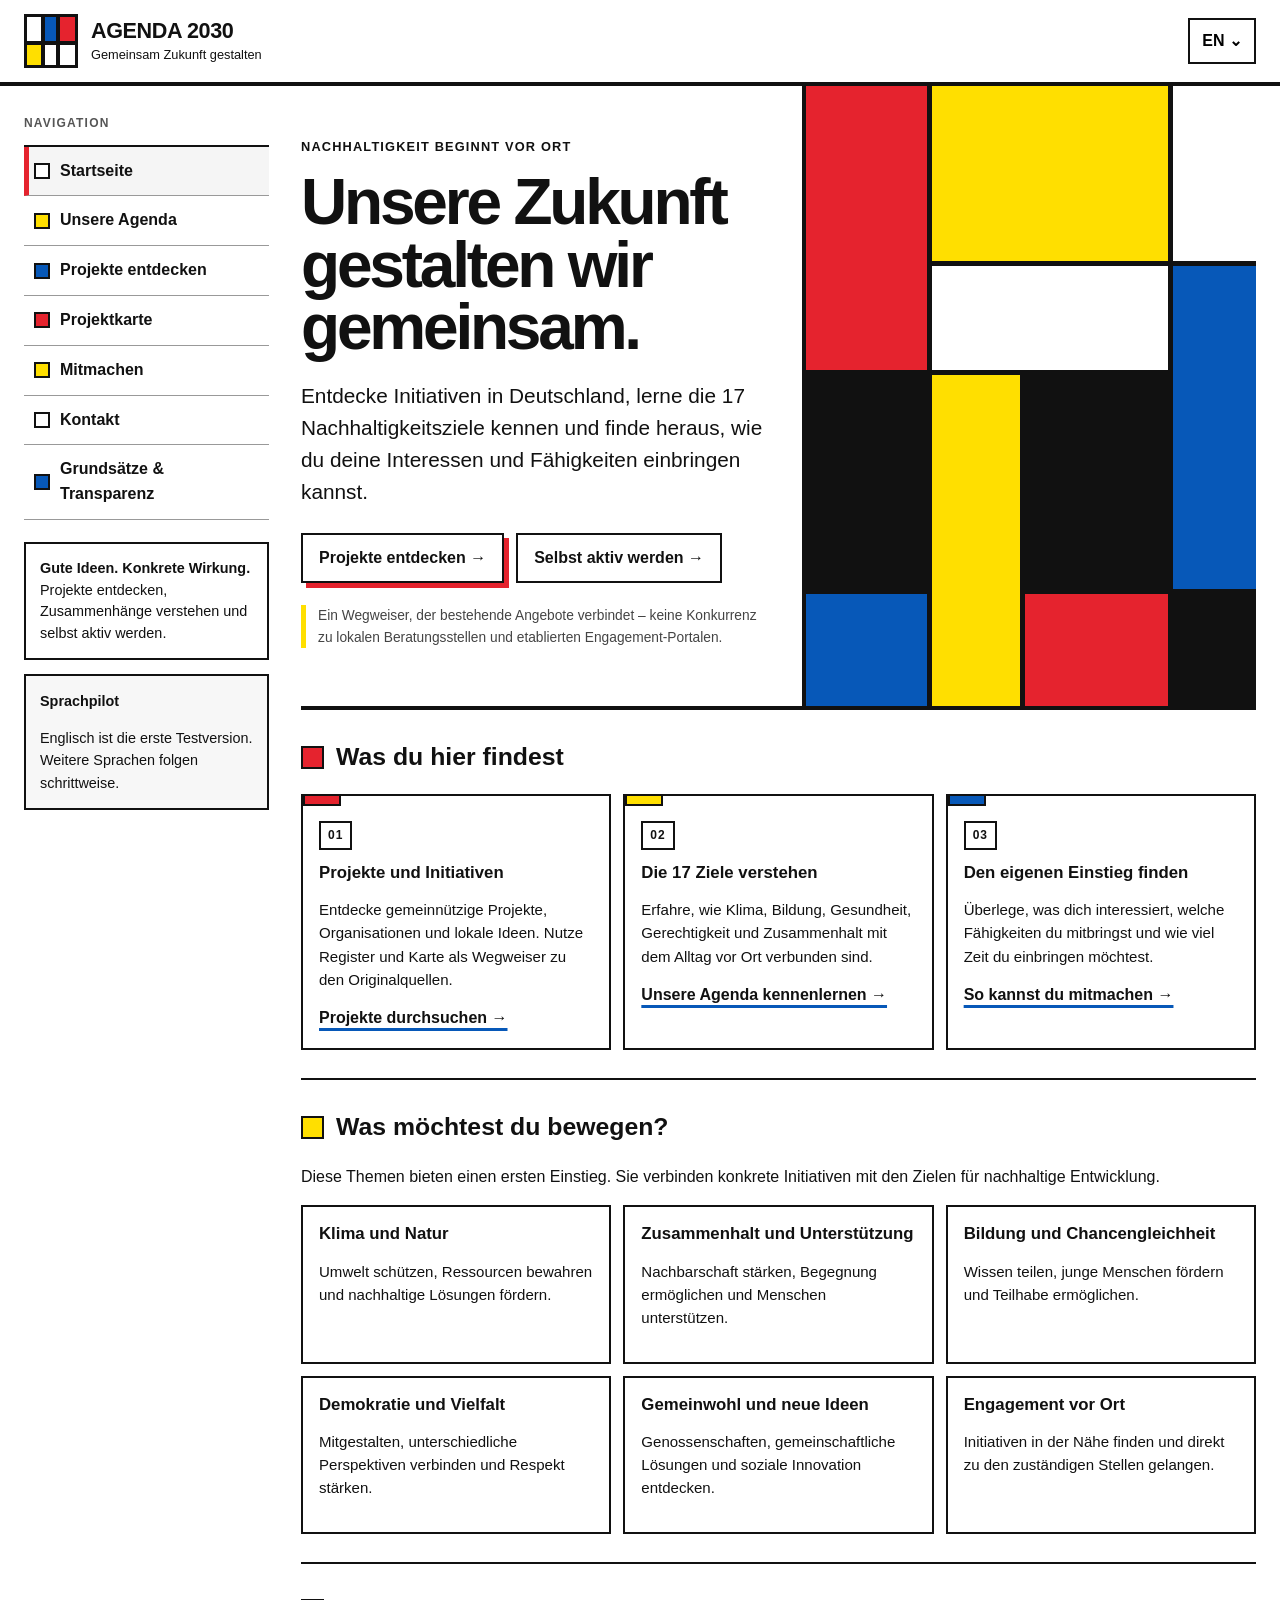
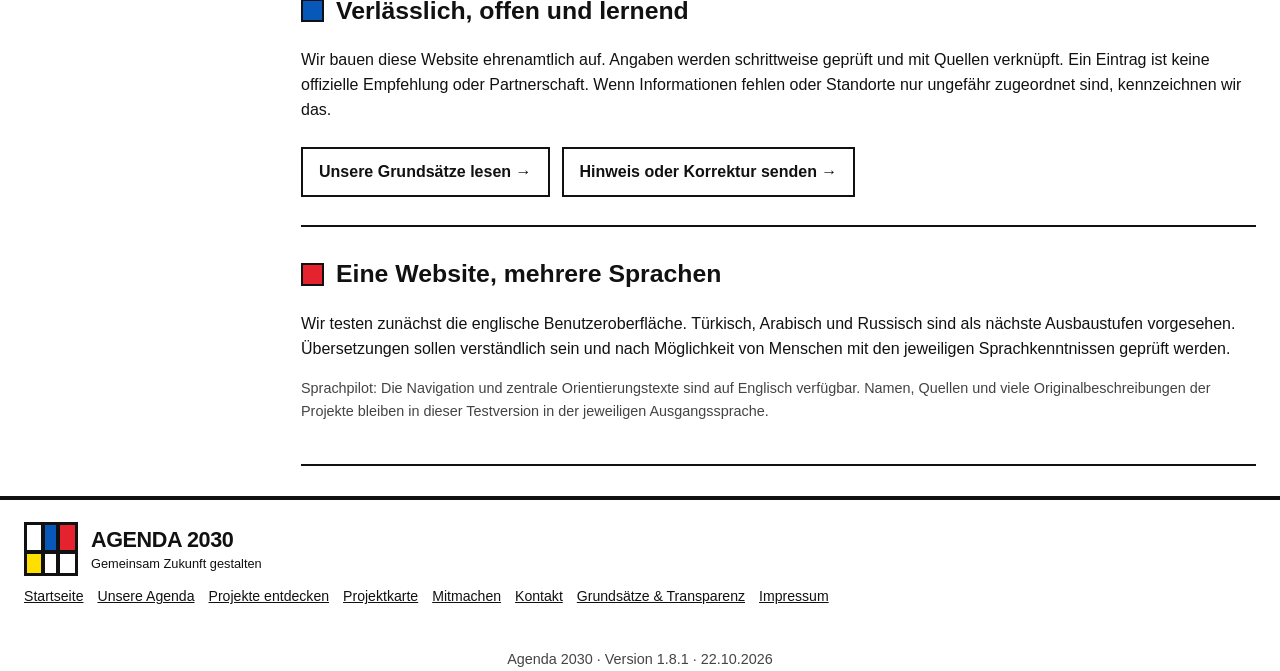
==== commit e9da3c1a: "Agenda_2030_Gesamte_Website_v1.8.1" ====
--- a/index.html
+++ b/index.html
@@ -9,4 +9,4 @@
 <section class="section section-transparency"><h2 class="section-title"><span class="swatch blue"></span><span data-i18n="transTitle">Verlässlich, offen und lernend</span></h2><p data-i18n="transText">Wir bauen diese Website ehrenamtlich auf. Angaben werden schrittweise geprüft und mit Quellen verknüpft. Ein Eintrag ist keine offizielle Empfehlung oder Partnerschaft. Wenn Informationen fehlen oder Standorte nur ungefähr zugeordnet sind, kennzeichnen wir das.</p><div class="actions"><a class="button" href="grundsaetze.html" data-i18n="transLink">Unsere Grundsätze lesen →</a><a class="button" href="kontakt.html" data-i18n="feedbackLink">Hinweis oder Korrektur senden →</a></div></section>
 <section class="section"><h2 class="section-title"><span class="swatch red"></span><span data-i18n="languagesTitle">Eine Website, mehrere Sprachen</span></h2><p data-i18n="languagesText">Wir testen zunächst die englische Benutzeroberfläche. Türkisch, Arabisch und Russisch sind als nächste Ausbaustufen vorgesehen. Übersetzungen sollen verständlich sein und nach Möglichkeit von Menschen mit den jeweiligen Sprachkenntnissen geprüft werden.</p><p class="small" data-i18n="translationNote">Sprachpilot: Die Navigation und zentrale Orientierungstexte sind auf Englisch verfügbar. Namen, Quellen und viele Originalbeschreibungen der Projekte bleiben in dieser Testversion in der jeweiligen Ausgangssprache.</p></section>
 </main></div>
-<footer class="site-footer"><div class="footer-inner"><a class="brand" href="index.html"><span class="logo" aria-hidden="true"><span></span><span></span><span></span><span></span><span></span><span></span></span><span class="brand-name">AGENDA 2030<small data-i18n="tagline">Gemeinsam Zukunft gestalten</small></span></a><div class="footer-links"><a href="index.html" data-i18n="home">Startseite</a><a href="agenda.html" data-i18n="agenda">Unsere Agenda</a><a href="projekte.html" data-i18n="projects">Projekte entdecken</a><a href="karte.html" data-i18n="map">Projektkarte</a><a href="mitmachen.html" data-i18n="takepart">Mitmachen</a><a href="kontakt.html" data-i18n="contact">Kontakt</a><a href="grundsaetze.html" data-i18n="principles">Grundsätze & Transparenz</a><a href="impressum.html" data-i18n="legal">Impressum</a></div></div><p class="small footer-version">Agenda 2030 · Version 1.8.0 · 22.10.2026</p></footer><script src="i18n.js"></script></body></html>+<footer class="site-footer"><div class="footer-inner"><a class="brand" href="index.html"><span class="logo" aria-hidden="true"><span></span><span></span><span></span><span></span><span></span><span></span></span><span class="brand-name">AGENDA 2030<small data-i18n="tagline">Gemeinsam Zukunft gestalten</small></span></a><div class="footer-links"><a href="index.html" data-i18n="home">Startseite</a><a href="agenda.html" data-i18n="agenda">Unsere Agenda</a><a href="projekte.html" data-i18n="projects">Projekte entdecken</a><a href="karte.html" data-i18n="map">Projektkarte</a><a href="mitmachen.html" data-i18n="takepart">Mitmachen</a><a href="kontakt.html" data-i18n="contact">Kontakt</a><a href="grundsaetze.html" data-i18n="principles">Grundsätze & Transparenz</a><a href="impressum.html" data-i18n="legal">Impressum</a></div></div><p class="small footer-version">Agenda 2030 · Version 1.8.1 · 22.10.2026</p></footer><script src="i18n.js"></script></body></html>
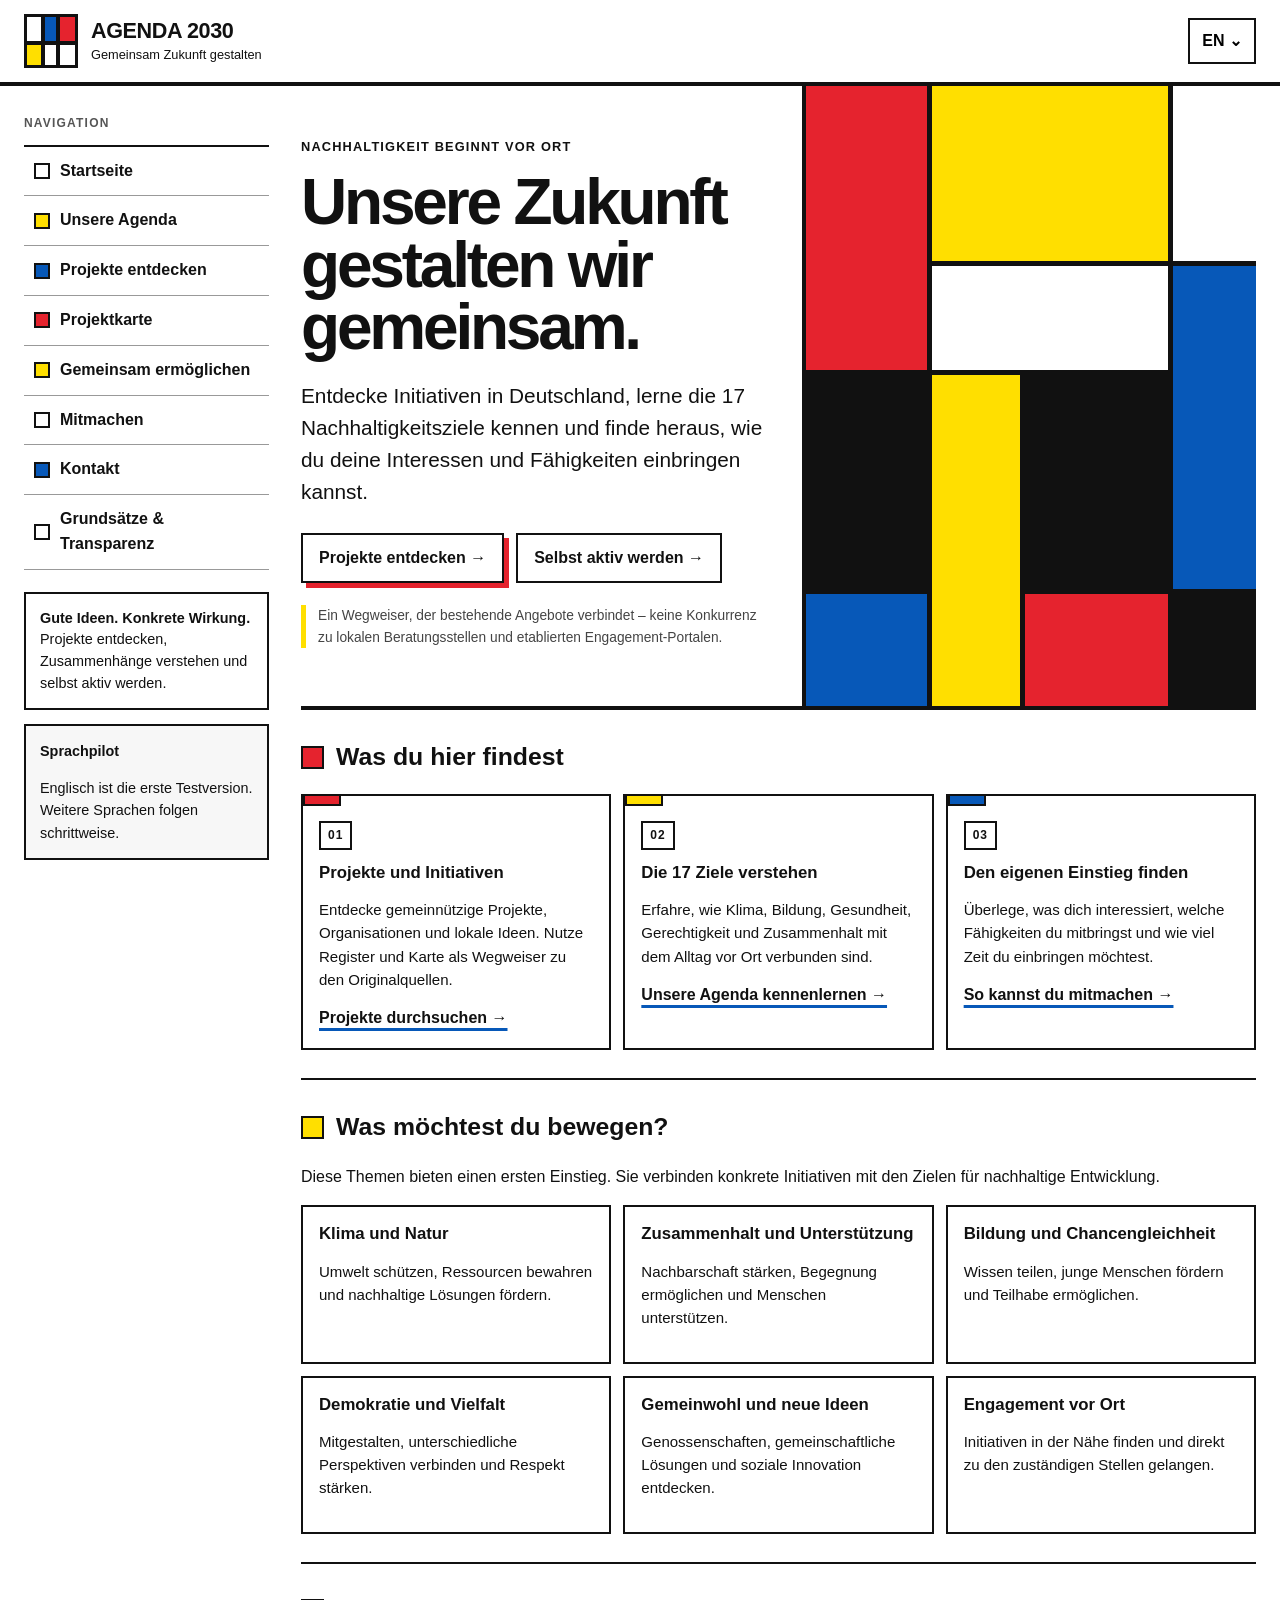
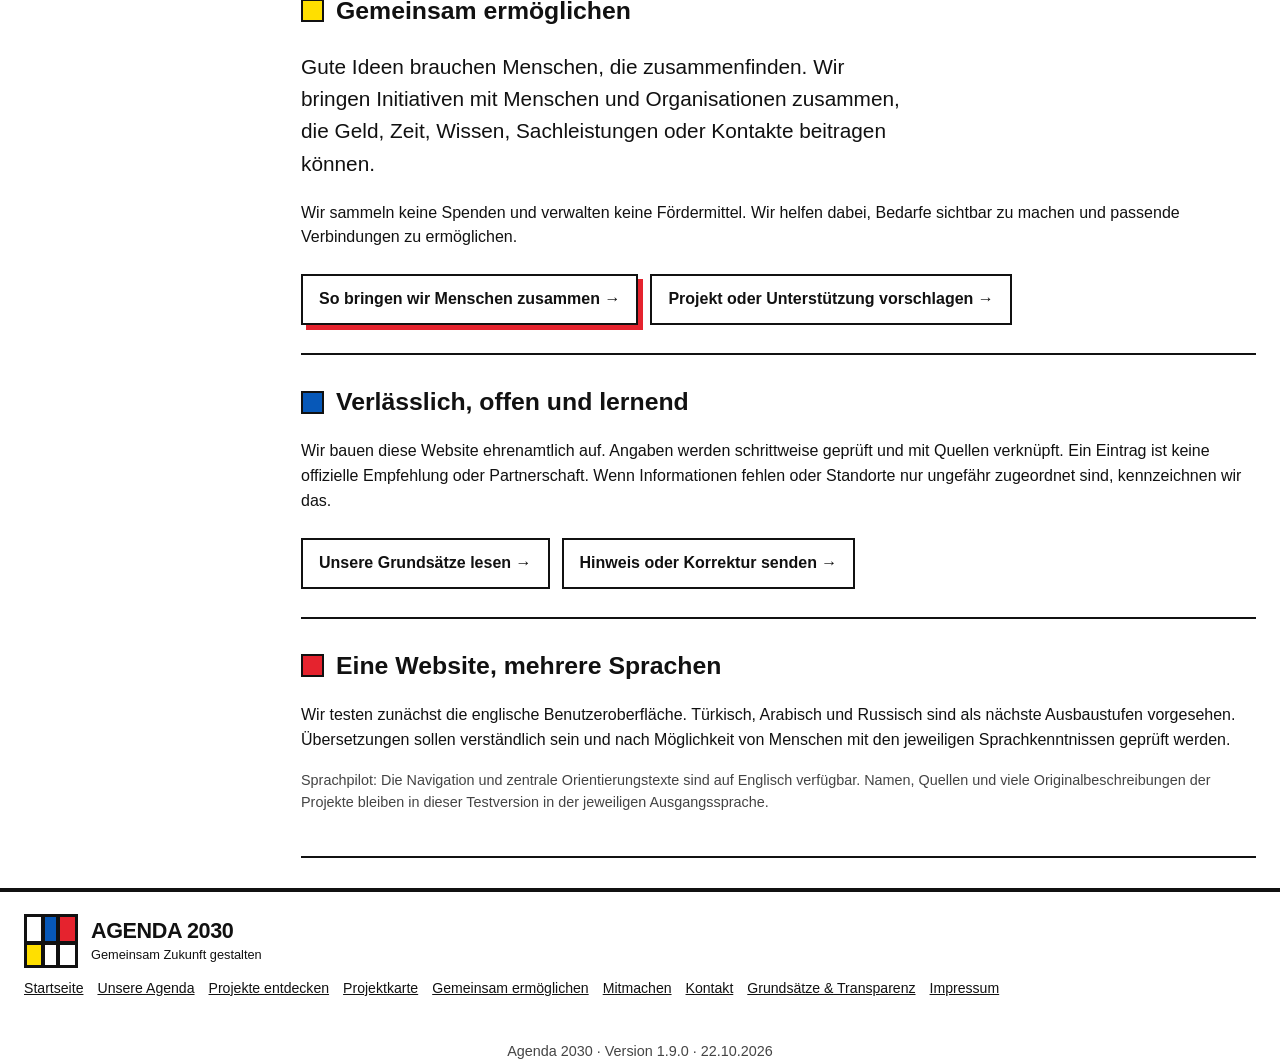
==== commit c17e7b97: "Agenda_2030_Gesamte_Website_v1.9.0" ====
--- a/index.html
+++ b/index.html
@@ -1,12 +1,13 @@
 <!doctype html>
 <html lang="de"><head><meta charset="utf-8"><meta name="viewport" content="width=device-width, initial-scale=1"><meta name="description" content="Agenda 2030 – mehrsprachiger Wegweiser zu Nachhaltigkeitszielen, gesellschaftlicher Teilhabe und konkreten Engagementmöglichkeiten."><meta name="theme-color" content="#ffffff"><title>Agenda 2030 – Gemeinsam Zukunft gestalten</title><link rel="stylesheet" href="style.css"></head><body>
 <header class="site-header"><div class="header-inner"><a class="brand" href="index.html"><span class="logo" aria-hidden="true"><span></span><span></span><span></span><span></span><span></span><span></span></span><span class="brand-name">AGENDA 2030<small data-i18n="tagline">Gemeinsam Zukunft gestalten</small></span></a><div class="header-tools"><button class="language-toggle" id="language-toggle" type="button" aria-label="Switch language to English" aria-pressed="false">EN <span aria-hidden="true">⌄</span></button><button class="menu-toggle" type="button" aria-expanded="false" aria-controls="side-menu" onclick="const m=document.getElementById('side-menu');const o=this.getAttribute('aria-expanded')==='true';this.setAttribute('aria-expanded',String(!o));m.classList.toggle('open',!o);this.textContent=o?'☰ Menü':'✕ Schließen';">☰ Menü</button></div></div></header>
-<div class="layout"><aside class="side-nav"><p class="nav-label" data-i18n="navigation">Navigation</p><nav id="side-menu" aria-label="Hauptnavigation"><a href="index.html" aria-current="page" data-i18n="home">Startseite</a><a href="agenda.html" data-i18n="agenda">Unsere Agenda</a><a href="projekte.html" data-i18n="projects">Projekte entdecken</a><a href="karte.html" data-i18n="map">Projektkarte</a><a href="mitmachen.html" data-i18n="takepart">Mitmachen</a><a href="kontakt.html" data-i18n="contact">Kontakt</a><a href="grundsaetze.html" data-i18n="principles">Grundsätze & Transparenz</a></nav><div class="side-note"><strong data-i18n="sideTitle">Gute Ideen. Konkrete Wirkung.</strong><br><span data-i18n="sideText">Projekte entdecken, Zusammenhänge verstehen und selbst aktiv werden.</span></div><div class="language-note"><strong data-i18n="languagePilot">Sprachpilot</strong><p data-i18n="languageText">Englisch ist die erste Testversion. Weitere Sprachen folgen schrittweise.</p></div></aside>
+<div class="layout"><aside class="side-nav"><p class="nav-label" data-i18n="navigation">Navigation</p><nav id="side-menu" aria-label="Hauptnavigation"><a href="index.html" data-i18n="home">Startseite</a><a href="agenda.html" data-i18n="agenda">Unsere Agenda</a><a href="projekte.html" data-i18n="projects">Projekte entdecken</a><a href="karte.html" data-i18n="map">Projektkarte</a><a href="gemeinsam-ermoeglichen.html" data-i18n="together">Gemeinsam ermöglichen</a><a href="mitmachen.html" data-i18n="takepart">Mitmachen</a><a href="kontakt.html" data-i18n="contact">Kontakt</a><a href="grundsaetze.html" data-i18n="principles">Grundsätze & Transparenz</a></nav><div class="side-note"><strong data-i18n="sideTitle">Gute Ideen. Konkrete Wirkung.</strong><br><span data-i18n="sideText">Projekte entdecken, Zusammenhänge verstehen und selbst aktiv werden.</span></div><div class="language-note"><strong data-i18n="languagePilot">Sprachpilot</strong><p data-i18n="languageText">Englisch ist die erste Testversion. Weitere Sprachen folgen schrittweise.</p></div></aside>
 <main>
 <section class="hero hero-restructured"><div class="hero-copy"><span class="eyebrow" data-i18n="eyebrow">Nachhaltigkeit beginnt vor Ort</span><h1 data-i18n="heroTitle">Unsere Zukunft<br>gestalten wir gemeinsam.</h1><p class="lead" data-i18n="heroLead">Entdecke Initiativen in Deutschland, lerne die 17 Nachhaltigkeitsziele kennen und finde heraus, wie du deine Interessen und Fähigkeiten einbringen kannst.</p><div class="actions"><a class="button primary" href="projekte.html" data-i18n="ctaProjects">Projekte entdecken →</a><a class="button" href="mitmachen.html" data-i18n="ctaAction">Selbst aktiv werden →</a></div><p class="hero-note" data-i18n="heroNote">Ein Wegweiser, der bestehende Angebote verbindet – keine Konkurrenz zu lokalen Beratungsstellen und etablierten Engagement-Portalen.</p></div><div class="mondrian" aria-hidden="true"><div class="red"></div><div class="yellow"></div><div class="blue"></div><div></div><div class="whitewide"></div><div class="yellow2"></div><div class="red2"></div><div class="blue2"></div></div></section>
 <section class="section section-purpose"><h2 class="section-title"><span class="swatch red"></span><span data-i18n="purposeTitle">Was du hier findest</span></h2><div class="cards"><article class="card"><span class="card-number">01</span><h3 data-i18n="card1Title">Projekte und Initiativen</h3><p data-i18n="card1Text">Entdecke gemeinnützige Projekte, Organisationen und lokale Ideen. Nutze Register und Karte als Wegweiser zu den Originalquellen.</p><a class="textlink" href="projekte.html" data-i18n="card1Link">Projekte durchsuchen →</a></article><article class="card"><span class="card-number">02</span><h3 data-i18n="card2Title">Die 17 Ziele verstehen</h3><p data-i18n="card2Text">Erfahre, wie Klima, Bildung, Gesundheit, Gerechtigkeit und Zusammenhalt mit dem Alltag vor Ort verbunden sind.</p><a class="textlink" href="agenda.html" data-i18n="card2Link">Unsere Agenda kennenlernen →</a></article><article class="card"><span class="card-number">03</span><h3 data-i18n="card3Title">Den eigenen Einstieg finden</h3><p data-i18n="card3Text">Überlege, was dich interessiert, welche Fähigkeiten du mitbringst und wie viel Zeit du einbringen möchtest.</p><a class="textlink" href="mitmachen.html" data-i18n="card3Link">So kannst du mitmachen →</a></article></div></section>
 <section class="section"><h2 class="section-title"><span class="swatch yellow"></span><span data-i18n="themesTitle">Was möchtest du bewegen?</span></h2><p data-i18n="themesIntro">Diese Themen bieten einen ersten Einstieg. Sie verbinden konkrete Initiativen mit den Zielen für nachhaltige Entwicklung.</p><div class="cards theme-cards"><article class="card"><h3 data-i18n="theme1">Klima und Natur</h3><p data-i18n="theme1Text">Umwelt schützen, Ressourcen bewahren und nachhaltige Lösungen fördern.</p></article><article class="card"><h3 data-i18n="theme2">Zusammenhalt und Unterstützung</h3><p data-i18n="theme2Text">Nachbarschaft stärken, Begegnung ermöglichen und Menschen unterstützen.</p></article><article class="card"><h3 data-i18n="theme3">Bildung und Chancengleichheit</h3><p data-i18n="theme3Text">Wissen teilen, junge Menschen fördern und Teilhabe ermöglichen.</p></article><article class="card"><h3 data-i18n="theme4">Demokratie und Vielfalt</h3><p data-i18n="theme4Text">Mitgestalten, unterschiedliche Perspektiven verbinden und Respekt stärken.</p></article><article class="card"><h3 data-i18n="theme5">Gemeinwohl und neue Ideen</h3><p data-i18n="theme5Text">Genossenschaften, gemeinschaftliche Lösungen und soziale Innovation entdecken.</p></article><article class="card"><h3 data-i18n="theme6">Engagement vor Ort</h3><p data-i18n="theme6Text">Initiativen in der Nähe finden und direkt zu den zuständigen Stellen gelangen.</p></article></div></section>
+<section class="section section-purpose"><h2 class="section-title"><span class="swatch yellow"></span><span>Gemeinsam ermöglichen</span></h2><p class="lead">Gute Ideen brauchen Menschen, die zusammenfinden. Wir bringen Initiativen mit Menschen und Organisationen zusammen, die Geld, Zeit, Wissen, Sachleistungen oder Kontakte beitragen können.</p><p>Wir sammeln keine Spenden und verwalten keine Fördermittel. Wir helfen dabei, Bedarfe sichtbar zu machen und passende Verbindungen zu ermöglichen.</p><div class="actions"><a class="button primary" href="gemeinsam-ermoeglichen.html">So bringen wir Menschen zusammen →</a><a class="button" href="kontakt.html">Projekt oder Unterstützung vorschlagen →</a></div></section>
 <section class="section section-transparency"><h2 class="section-title"><span class="swatch blue"></span><span data-i18n="transTitle">Verlässlich, offen und lernend</span></h2><p data-i18n="transText">Wir bauen diese Website ehrenamtlich auf. Angaben werden schrittweise geprüft und mit Quellen verknüpft. Ein Eintrag ist keine offizielle Empfehlung oder Partnerschaft. Wenn Informationen fehlen oder Standorte nur ungefähr zugeordnet sind, kennzeichnen wir das.</p><div class="actions"><a class="button" href="grundsaetze.html" data-i18n="transLink">Unsere Grundsätze lesen →</a><a class="button" href="kontakt.html" data-i18n="feedbackLink">Hinweis oder Korrektur senden →</a></div></section>
 <section class="section"><h2 class="section-title"><span class="swatch red"></span><span data-i18n="languagesTitle">Eine Website, mehrere Sprachen</span></h2><p data-i18n="languagesText">Wir testen zunächst die englische Benutzeroberfläche. Türkisch, Arabisch und Russisch sind als nächste Ausbaustufen vorgesehen. Übersetzungen sollen verständlich sein und nach Möglichkeit von Menschen mit den jeweiligen Sprachkenntnissen geprüft werden.</p><p class="small" data-i18n="translationNote">Sprachpilot: Die Navigation und zentrale Orientierungstexte sind auf Englisch verfügbar. Namen, Quellen und viele Originalbeschreibungen der Projekte bleiben in dieser Testversion in der jeweiligen Ausgangssprache.</p></section>
 </main></div>
-<footer class="site-footer"><div class="footer-inner"><a class="brand" href="index.html"><span class="logo" aria-hidden="true"><span></span><span></span><span></span><span></span><span></span><span></span></span><span class="brand-name">AGENDA 2030<small data-i18n="tagline">Gemeinsam Zukunft gestalten</small></span></a><div class="footer-links"><a href="index.html" data-i18n="home">Startseite</a><a href="agenda.html" data-i18n="agenda">Unsere Agenda</a><a href="projekte.html" data-i18n="projects">Projekte entdecken</a><a href="karte.html" data-i18n="map">Projektkarte</a><a href="mitmachen.html" data-i18n="takepart">Mitmachen</a><a href="kontakt.html" data-i18n="contact">Kontakt</a><a href="grundsaetze.html" data-i18n="principles">Grundsätze & Transparenz</a><a href="impressum.html" data-i18n="legal">Impressum</a></div></div><p class="small footer-version">Agenda 2030 · Version 1.8.1 · 22.10.2026</p></footer><script src="i18n.js"></script></body></html>+<footer class="site-footer"><div class="footer-inner"><a class="brand" href="index.html"><span class="logo" aria-hidden="true"><span></span><span></span><span></span><span></span><span></span><span></span></span><span class="brand-name">AGENDA 2030<small data-i18n="tagline">Gemeinsam Zukunft gestalten</small></span></a><div class="footer-links"><a href="index.html" data-i18n="home">Startseite</a><a href="agenda.html" data-i18n="agenda">Unsere Agenda</a><a href="projekte.html" data-i18n="projects">Projekte entdecken</a><a href="karte.html" data-i18n="map">Projektkarte</a><a href="gemeinsam-ermoeglichen.html" data-i18n="together">Gemeinsam ermöglichen</a><a href="mitmachen.html" data-i18n="takepart">Mitmachen</a><a href="kontakt.html" data-i18n="contact">Kontakt</a><a href="grundsaetze.html" data-i18n="principles">Grundsätze & Transparenz</a><a href="impressum.html" data-i18n="legal">Impressum</a></div></div><p class="small footer-version">Agenda 2030 · Version 1.9.0 · 22.10.2026</p></footer><script src="i18n.js"></script></body></html>
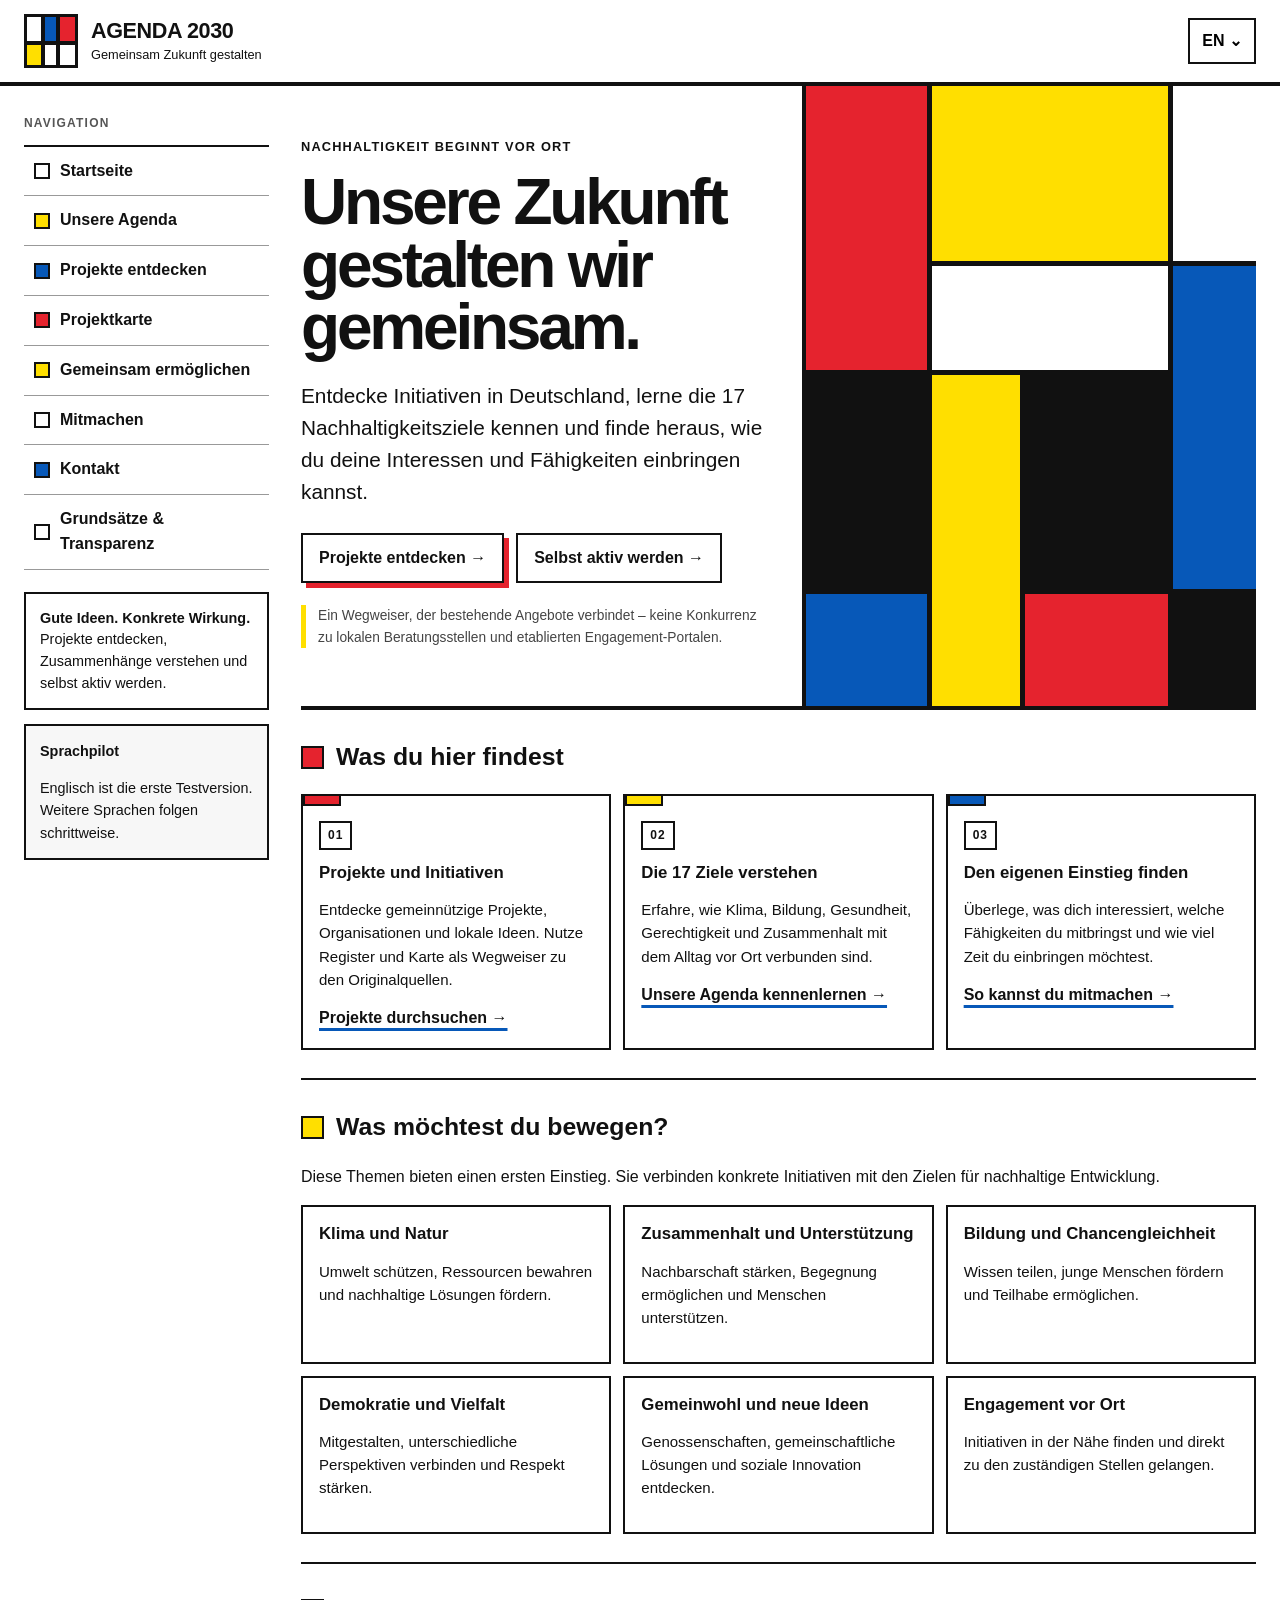
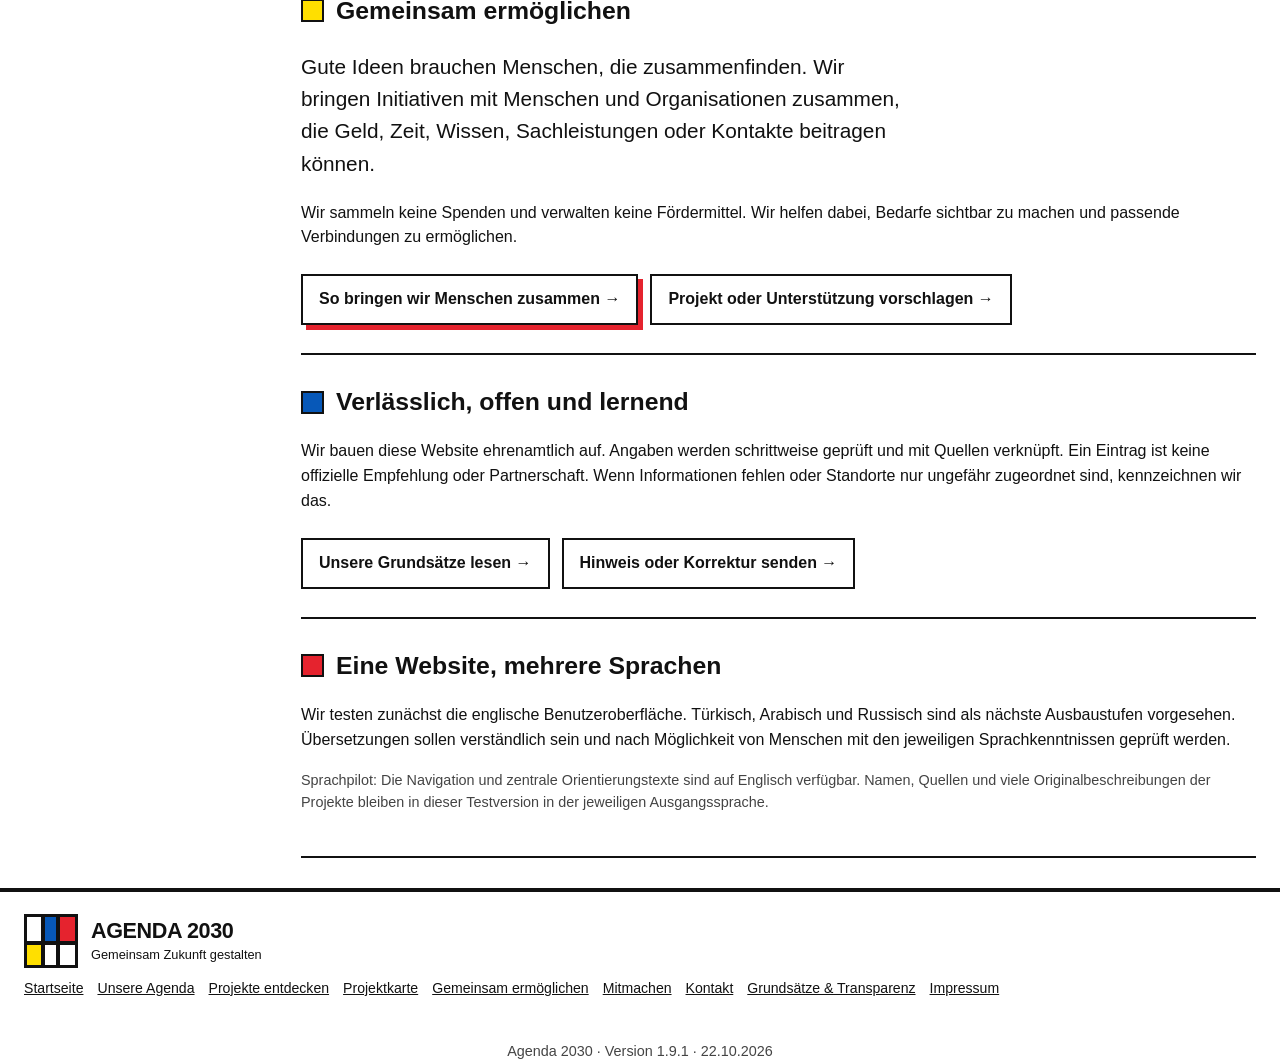
==== commit 1ae3c4c7: "Agenda_2030_Gesamte_Website_v1.9.1" ====
--- a/index.html
+++ b/index.html
@@ -10,4 +10,4 @@
 <section class="section section-transparency"><h2 class="section-title"><span class="swatch blue"></span><span data-i18n="transTitle">Verlässlich, offen und lernend</span></h2><p data-i18n="transText">Wir bauen diese Website ehrenamtlich auf. Angaben werden schrittweise geprüft und mit Quellen verknüpft. Ein Eintrag ist keine offizielle Empfehlung oder Partnerschaft. Wenn Informationen fehlen oder Standorte nur ungefähr zugeordnet sind, kennzeichnen wir das.</p><div class="actions"><a class="button" href="grundsaetze.html" data-i18n="transLink">Unsere Grundsätze lesen →</a><a class="button" href="kontakt.html" data-i18n="feedbackLink">Hinweis oder Korrektur senden →</a></div></section>
 <section class="section"><h2 class="section-title"><span class="swatch red"></span><span data-i18n="languagesTitle">Eine Website, mehrere Sprachen</span></h2><p data-i18n="languagesText">Wir testen zunächst die englische Benutzeroberfläche. Türkisch, Arabisch und Russisch sind als nächste Ausbaustufen vorgesehen. Übersetzungen sollen verständlich sein und nach Möglichkeit von Menschen mit den jeweiligen Sprachkenntnissen geprüft werden.</p><p class="small" data-i18n="translationNote">Sprachpilot: Die Navigation und zentrale Orientierungstexte sind auf Englisch verfügbar. Namen, Quellen und viele Originalbeschreibungen der Projekte bleiben in dieser Testversion in der jeweiligen Ausgangssprache.</p></section>
 </main></div>
-<footer class="site-footer"><div class="footer-inner"><a class="brand" href="index.html"><span class="logo" aria-hidden="true"><span></span><span></span><span></span><span></span><span></span><span></span></span><span class="brand-name">AGENDA 2030<small data-i18n="tagline">Gemeinsam Zukunft gestalten</small></span></a><div class="footer-links"><a href="index.html" data-i18n="home">Startseite</a><a href="agenda.html" data-i18n="agenda">Unsere Agenda</a><a href="projekte.html" data-i18n="projects">Projekte entdecken</a><a href="karte.html" data-i18n="map">Projektkarte</a><a href="gemeinsam-ermoeglichen.html" data-i18n="together">Gemeinsam ermöglichen</a><a href="mitmachen.html" data-i18n="takepart">Mitmachen</a><a href="kontakt.html" data-i18n="contact">Kontakt</a><a href="grundsaetze.html" data-i18n="principles">Grundsätze & Transparenz</a><a href="impressum.html" data-i18n="legal">Impressum</a></div></div><p class="small footer-version">Agenda 2030 · Version 1.9.0 · 22.10.2026</p></footer><script src="i18n.js"></script></body></html>+<footer class="site-footer"><div class="footer-inner"><a class="brand" href="index.html"><span class="logo" aria-hidden="true"><span></span><span></span><span></span><span></span><span></span><span></span></span><span class="brand-name">AGENDA 2030<small data-i18n="tagline">Gemeinsam Zukunft gestalten</small></span></a><div class="footer-links"><a href="index.html" data-i18n="home">Startseite</a><a href="agenda.html" data-i18n="agenda">Unsere Agenda</a><a href="projekte.html" data-i18n="projects">Projekte entdecken</a><a href="karte.html" data-i18n="map">Projektkarte</a><a href="gemeinsam-ermoeglichen.html" data-i18n="together">Gemeinsam ermöglichen</a><a href="mitmachen.html" data-i18n="takepart">Mitmachen</a><a href="kontakt.html" data-i18n="contact">Kontakt</a><a href="grundsaetze.html" data-i18n="principles">Grundsätze & Transparenz</a><a href="impressum.html" data-i18n="legal">Impressum</a></div></div><p class="small footer-version">Agenda 2030 · Version 1.9.1 · 22.10.2026</p></footer><script src="i18n.js"></script></body></html>
